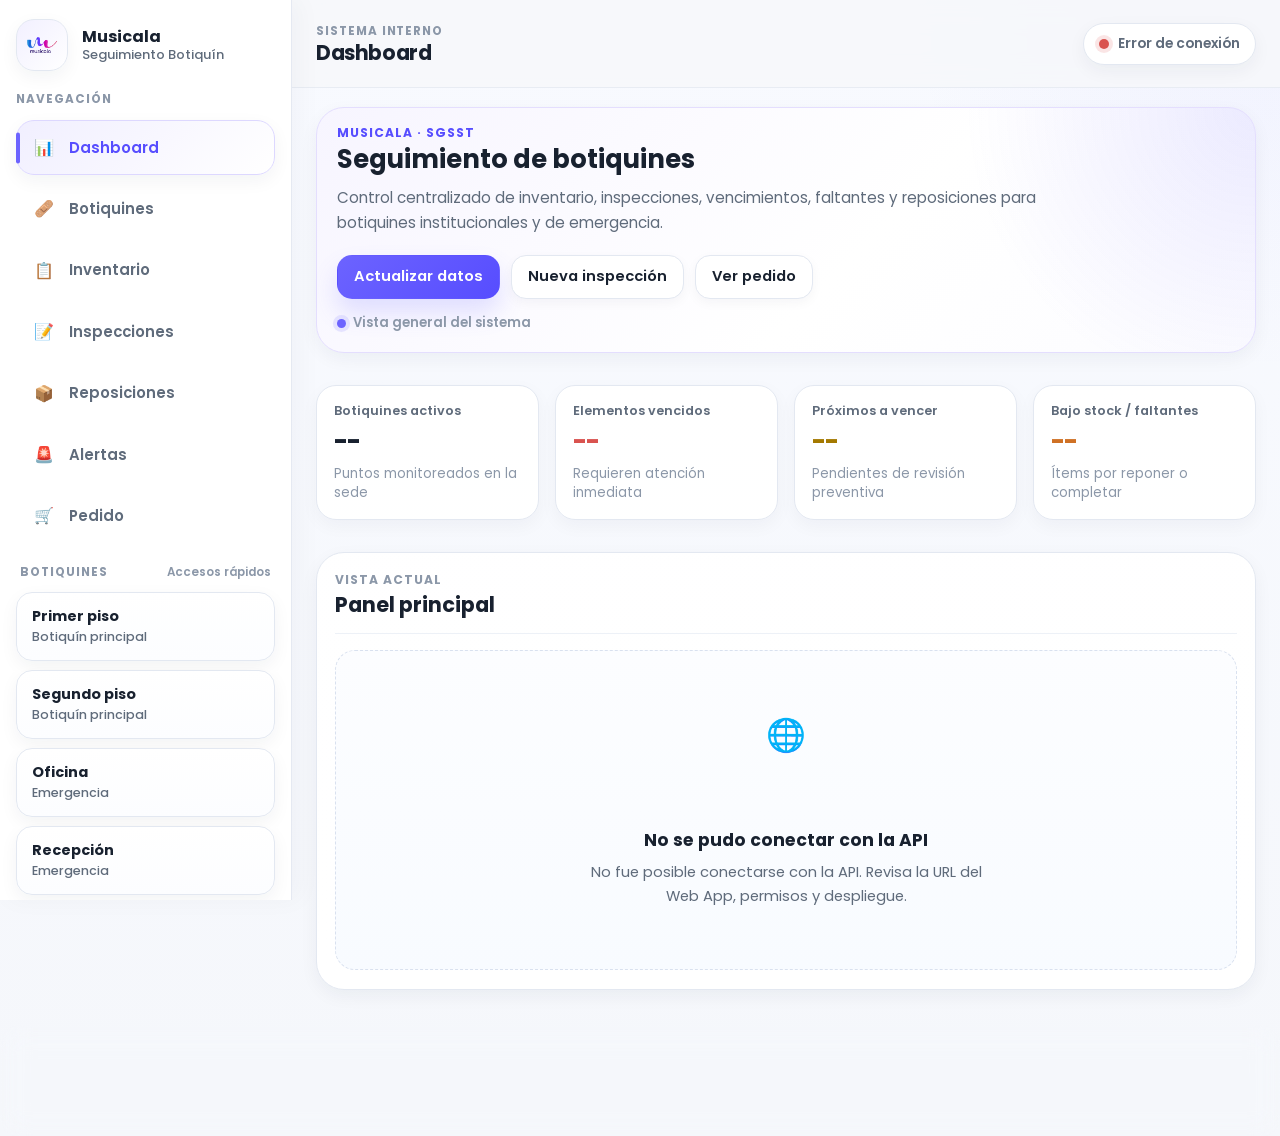
==== index.html @ af264aea "Add files via upload" ====
<!DOCTYPE html>
<html lang="es">
<head>
  <meta charset="UTF-8" />
  <meta
    name="viewport"
    content="width=device-width, initial-scale=1.0"
  />
  <title>Seguimiento de Botiquines | Musicala</title>
  <meta
    name="description"
    content="Sistema de seguimiento e inspección de botiquines de Musicala para control interno, SGSST y auditorías."
  />
  <meta name="theme-color" content="#8c52ff" />

  <link rel="icon" href="./assets/favicon.ico" />
  <link rel="apple-touch-icon" href="./assets/logo.png" />

  <link rel="preconnect" href="https://fonts.googleapis.com" />
  <link rel="preconnect" href="https://fonts.gstatic.com" crossorigin />
  <link
    href="https://fonts.googleapis.com/css2?family=Poppins:wght@300;400;500;600;700&display=swap"
    rel="stylesheet"
  />

  <link rel="stylesheet" href="./css/styles.css" />
  <link rel="stylesheet" href="./css/layout.css" />
  <link rel="stylesheet" href="./css/components.css" />
  <link rel="stylesheet" href="./css/forms.css" />
</head>
<body>
  <div class="app-shell">
    <!-- SIDEBAR -->
    <aside class="sidebar" id="sidebar" aria-label="Menú lateral">
      <div class="sidebar__top">
        <a href="#dashboard" class="brand" aria-label="Ir al dashboard">
          <div class="brand__logo-wrap">
            <img
              src="./assets/logo.png"
              alt="Logo Musicala"
              class="brand__logo"
              onerror="this.style.display='none'; this.nextElementSibling.style.display='grid';"
            />
            <div class="brand__logo-fallback" style="display:none;">M</div>
          </div>

          <div class="brand__text">
            <span class="brand__name">Musicala</span>
            <span class="brand__subtitle">Seguimiento Botiquín</span>
          </div>
        </a>

        <button
          class="sidebar__toggle"
          id="sidebarToggle"
          type="button"
          aria-label="Abrir o cerrar menú lateral"
          aria-controls="sidebar"
          aria-expanded="false"
        >
          ☰
        </button>
      </div>

      <!-- NAVEGACIÓN -->
      <div class="sidebar__section">
        <p class="sidebar__label">Navegación</p>

        <nav class="nav" aria-label="Navegación principal">
          <a href="#dashboard" class="nav__link is-active" data-route="dashboard">
            <span class="nav__icon" aria-hidden="true">📊</span>
            <span class="nav__text">Dashboard</span>
          </a>

          <a href="#botiquines" class="nav__link" data-route="botiquines">
            <span class="nav__icon" aria-hidden="true">🩹</span>
            <span class="nav__text">Botiquines</span>
          </a>

          <a href="#inventario" class="nav__link" data-route="inventario">
            <span class="nav__icon" aria-hidden="true">📋</span>
            <span class="nav__text">Inventario</span>
          </a>

          <a href="#inspecciones" class="nav__link" data-route="inspecciones">
            <span class="nav__icon" aria-hidden="true">📝</span>
            <span class="nav__text">Inspecciones</span>
          </a>

          <a href="#reposiciones" class="nav__link" data-route="reposiciones">
            <span class="nav__icon" aria-hidden="true">📦</span>
            <span class="nav__text">Reposiciones</span>
          </a>

          <a href="#alertas" class="nav__link" data-route="alertas">
            <span class="nav__icon" aria-hidden="true">🚨</span>
            <span class="nav__text">Alertas</span>
          </a>

          <a href="#pedido" class="nav__link" data-route="pedido">
            <span class="nav__icon" aria-hidden="true">🛒</span>
            <span class="nav__text">Pedido</span>
          </a>
        </nav>
      </div>

      <!-- ACCESOS RÁPIDOS -->
      <div class="sidebar__section">
        <div class="sidebar__section-head">
          <p class="sidebar__label">Botiquines</p>
          <span class="sidebar__hint">Accesos rápidos</span>
        </div>

        <div class="quick-botiquines" id="quickBotiquines">
          <button class="quick-botiquines__item" type="button" data-botiquin="BOT-001">
            <span class="quick-botiquines__title">Primer piso</span>
            <span class="quick-botiquines__meta">Botiquín principal</span>
          </button>

          <button class="quick-botiquines__item" type="button" data-botiquin="BOT-002">
            <span class="quick-botiquines__title">Segundo piso</span>
            <span class="quick-botiquines__meta">Botiquín principal</span>
          </button>

          <button class="quick-botiquines__item" type="button" data-botiquin="BOT-003">
            <span class="quick-botiquines__title">Oficina</span>
            <span class="quick-botiquines__meta">Emergencia</span>
          </button>

          <button class="quick-botiquines__item" type="button" data-botiquin="BOT-004">
            <span class="quick-botiquines__title">Recepción</span>
            <span class="quick-botiquines__meta">Emergencia</span>
          </button>
        </div>
      </div>

      <!-- ACCESO ESPECIAL -->
      <div class="sidebar__section">
        <div class="sidebar__section-head">
          <p class="sidebar__label">Gestión rápida</p>
          <span class="sidebar__hint">Proveedor / compras</span>
        </div>

        <div class="quick-botiquines">
          <a class="quick-botiquines__item" href="#pedido" data-route="pedido">
            <span class="quick-botiquines__title">Pedido consolidado</span>
            <span class="quick-botiquines__meta">Lista lista para imprimir</span>
          </a>
        </div>
      </div>

      <!-- FOOTER -->
      <div class="sidebar__footer">
        <div class="sidebar__card">
          <p class="sidebar__card-title">Control interno</p>
          <p class="sidebar__card-text">
            Seguimiento de inventario, revisiones, alertas, faltantes y reposiciones
            para SGSST y control operativo.
          </p>
        </div>
      </div>
    </aside>

    <!-- OVERLAY MÓVIL -->
    <div class="sidebar-overlay" id="sidebarOverlay" aria-hidden="true"></div>

    <!-- MAIN -->
    <main class="main">
      <header class="topbar">
        <div class="topbar__left">
          <button
            class="topbar__menu-btn"
            id="mobileMenuBtn"
            type="button"
            aria-label="Abrir menú"
            aria-controls="sidebar"
            aria-expanded="false"
          >
            ☰
          </button>

          <div>
            <p class="topbar__eyebrow">Sistema interno</p>
            <h1 class="topbar__title" id="pageTitle">Dashboard</h1>
          </div>
        </div>

        <div class="topbar__right">
          <div class="status-chip" id="connectionStatus" role="status" aria-live="polite">
            <span class="status-chip__dot"></span>
            <span class="status-chip__text">Conectando...</span>
          </div>
        </div>
      </header>

      <section class="content content--dashboard-shell">
        <!-- CABECERA DEL SHELL -->
        <section class="dashboard-shell-head" aria-label="Resumen general del sistema">
          <div class="dashboard-shell-head__main">
            <div class="dashboard-shell-head__copy">
              <p class="dashboard-shell-head__eyebrow">Musicala · SGSST</p>
              <h2 class="dashboard-shell-head__title">Seguimiento de botiquines</h2>
              <p class="dashboard-shell-head__text">
                Control centralizado de inventario, inspecciones, vencimientos,
                faltantes y reposiciones para botiquines institucionales y de emergencia.
              </p>
            </div>

            <div class="dashboard-shell-head__actions">
              <button class="btn btn--primary" id="btnRefreshDashboard" type="button">
                Actualizar datos
              </button>

              <a class="btn btn--ghost" href="#inspecciones" data-route="inspecciones">
                Nueva inspección
              </a>

              <a class="btn btn--ghost" href="#pedido" data-route="pedido">
                Ver pedido
              </a>
            </div>
          </div>

          <div class="dashboard-shell-head__note" aria-hidden="true">
            <span class="dashboard-shell-head__note-dot"></span>
            <span>Vista general del sistema</span>
          </div>
        </section>

        <!-- KPIs -->
        <section class="kpi-grid kpi-grid--shell" id="kpiGrid" aria-label="Indicadores principales">
          <article class="kpi-card">
            <div class="kpi-card__top">
              <p class="kpi-card__label">Botiquines activos</p>
            </div>
            <h3 class="kpi-card__value" id="kpiBotiquines">--</h3>
            <p class="kpi-card__caption">Puntos monitoreados en la sede</p>
          </article>

          <article class="kpi-card">
            <div class="kpi-card__top">
              <p class="kpi-card__label">Elementos vencidos</p>
            </div>
            <h3 class="kpi-card__value is-danger" id="kpiVencidos">--</h3>
            <p class="kpi-card__caption">Requieren atención inmediata</p>
          </article>

          <article class="kpi-card">
            <div class="kpi-card__top">
              <p class="kpi-card__label">Próximos a vencer</p>
            </div>
            <h3 class="kpi-card__value is-warning" id="kpiProximos">--</h3>
            <p class="kpi-card__caption">Pendientes de revisión preventiva</p>
          </article>

          <article class="kpi-card">
            <div class="kpi-card__top">
              <p class="kpi-card__label">Bajo stock / faltantes</p>
            </div>
            <h3 class="kpi-card__value is-alert" id="kpiStock">--</h3>
            <p class="kpi-card__caption">Ítems por reponer o completar</p>
          </article>
        </section>

        <!-- VISTA DINÁMICA -->
        <section class="view-panel view-panel--clean">
          <div class="view-panel__header">
            <div class="view-panel__header-main">
              <div>
                <p class="view-panel__eyebrow">Vista actual</p>
                <h2 class="view-panel__title" id="viewTitle">Panel principal</h2>
              </div>
            </div>
          </div>

          <div id="viewContainer" class="view-container" aria-live="polite">
            <div class="empty-state">
              <div class="empty-state__icon">🩺</div>
              <h3 class="empty-state__title">Cargando sistema</h3>
              <p class="empty-state__text">
                Estamos preparando la información del dashboard.
                Porque hasta los botiquines terminaron necesitando su propio sistema.
              </p>
            </div>
          </div>
        </section>
      </section>
    </main>
  </div>

  <!-- TOAST -->
  <div
    class="toast-stack"
    id="toastStack"
    aria-live="polite"
    aria-atomic="true"
  ></div>

  <!-- LOADER GLOBAL -->
  <div class="global-loader is-hidden" id="globalLoader" aria-hidden="true">
    <div class="global-loader__box">
      <div class="global-loader__spinner"></div>
      <p class="global-loader__text">Cargando información...</p>
    </div>
  </div>

  <script type="module" src="./js/app.js"></script>
</body>
</html>
---- css/styles.css ----
:root {
  --bg: #f6f8fb;
  --bg-soft: #fbfcff;

  --surface: #ffffff;
  --surface-soft: #fdfdfd;
  --surface-muted: #f2f5fa;

  --border: #e3e8f1;
  --border-strong: #d5ddea;

  --text: #18212f;
  --text-soft: #5f6b7b;
  --text-muted: #8b97a8;

  --primary: #6c63ff;
  --primary-soft: #eceaff;
  --primary-strong: #574dff;

  --success: #2f9e67;
  --success-soft: #eaf8f1;

  --warning: #e2a100;
  --warning-soft: #fff7df;

  --danger: #d9534f;
  --danger-soft: #fff0ef;

  --alert: #f28c38;
  --alert-soft: #fff3e8;

  --shadow-sm: 0 6px 18px rgba(23, 32, 56, 0.05);
  --shadow-md: 0 14px 32px rgba(23, 32, 56, 0.08);
  --shadow-lg: 0 24px 50px rgba(23, 32, 56, 0.12);

  --radius-xs: 10px;
  --radius-sm: 14px;
  --radius-md: 20px;
  --radius-lg: 28px;

  --sidebar-width: 292px;
  --topbar-height: 88px;
  --content-gutter: 2rem;
  --max-width: 1600px;

  --transition: 220ms ease;
}

/* =========================================
   RESET / BASE
========================================= */

*,
*::before,
*::after {
  box-sizing: border-box;
}

html {
  min-height: 100%;
  scroll-behavior: smooth;
}

html,
body {
  min-height: 100%;
}

body {
  margin: 0;
  min-height: 100vh;
  background:
    radial-gradient(circle at top right, rgba(108, 99, 255, 0.05), transparent 22%),
    linear-gradient(180deg, #f8faff 0%, #f5f7fb 100%);
  color: var(--text);
  font-family: "Poppins", sans-serif;
  -webkit-font-smoothing: antialiased;
  text-rendering: optimizeLegibility;
  overflow-x: hidden;
}

body.modal-open {
  overflow: hidden;
}

img,
svg,
video,
canvas {
  display: block;
  max-width: 100%;
}

button,
input,
select,
textarea {
  font: inherit;
}

input,
select,
textarea,
button {
  color: inherit;
}

a {
  color: inherit;
  text-decoration: none;
}

button {
  border: none;
  background: none;
  cursor: pointer;
}

::selection {
  background: rgba(108, 99, 255, 0.14);
  color: var(--text);
}

:focus-visible {
  outline: 3px solid rgba(108, 99, 255, 0.18);
  outline-offset: 2px;
}

[hidden] {
  display: none !important;
}

/* =========================================
   APP SHELL
========================================= */

.app-shell {
  display: flex;
  min-height: 100vh;
  width: 100%;
  background: transparent;
}

.main {
  position: relative;
  flex: 1;
  min-width: 0;
  display: flex;
  flex-direction: column;
}

/* =========================================
   SIDEBAR
========================================= */

.sidebar {
  width: var(--sidebar-width);
  min-width: var(--sidebar-width);
  height: 100vh;
  position: sticky;
  top: 0;
  z-index: 50;
  display: flex;
  flex-direction: column;
  gap: 1.25rem;
  padding: 1.2rem 1rem 1rem;
  background: rgba(255, 255, 255, 0.92);
  backdrop-filter: blur(18px);
  border-right: 1px solid rgba(227, 232, 241, 0.92);
  box-shadow: 8px 0 24px rgba(23, 32, 56, 0.03);
  overflow-y: auto;
  overflow-x: hidden;
}

.sidebar::-webkit-scrollbar {
  width: 10px;
}

.sidebar::-webkit-scrollbar-thumb {
  background: #dde3ef;
  border-radius: 999px;
  border: 2px solid transparent;
  background-clip: padding-box;
}

.sidebar::-webkit-scrollbar-track {
  background: transparent;
}

.sidebar__top {
  display: flex;
  align-items: center;
  justify-content: space-between;
  gap: 0.85rem;
}

.brand {
  display: flex;
  align-items: center;
  gap: 0.85rem;
  min-width: 0;
}

.brand__logo-wrap {
  width: 52px;
  height: 52px;
  border-radius: 18px;
  background: linear-gradient(135deg, #f2f0ff 0%, #ffffff 100%);
  border: 1px solid var(--border);
  box-shadow: var(--shadow-sm);
  display: grid;
  place-items: center;
  overflow: hidden;
  flex-shrink: 0;
}

.brand__logo {
  width: 36px;
  height: 36px;
  object-fit: contain;
}

.brand__logo-fallback {
  font-size: 1.2rem;
  font-weight: 700;
  color: var(--primary);
}

.brand__text {
  min-width: 0;
  display: flex;
  flex-direction: column;
  gap: 0.08rem;
}

.brand__name {
  font-size: 1rem;
  font-weight: 700;
  line-height: 1.1;
  color: var(--text);
}

.brand__subtitle {
  font-size: 0.81rem;
  font-weight: 500;
  color: var(--text-soft);
  line-height: 1.2;
}

.sidebar__toggle {
  display: none;
  width: 42px;
  height: 42px;
  border-radius: 14px;
  background: var(--surface-muted);
  border: 1px solid var(--border);
  color: var(--text);
  box-shadow: var(--shadow-sm);
  transition:
    background var(--transition),
    border-color var(--transition),
    transform var(--transition);
}

.sidebar__toggle:hover {
  background: #ffffff;
  border-color: var(--border-strong);
  transform: translateY(-1px);
}

.sidebar__section {
  display: flex;
  flex-direction: column;
  gap: 0.72rem;
}

.sidebar__section-head {
  display: flex;
  align-items: baseline;
  justify-content: space-between;
  gap: 0.75rem;
  padding-inline: 0.25rem;
}

.sidebar__label {
  margin: 0;
  font-size: 0.74rem;
  text-transform: uppercase;
  letter-spacing: 0.08em;
  font-weight: 700;
  color: var(--text-muted);
}

.sidebar__hint {
  font-size: 0.74rem;
  font-weight: 600;
  color: var(--text-muted);
}

.nav {
  display: flex;
  flex-direction: column;
  gap: 0.35rem;
}

.nav__link {
  position: relative;
  display: flex;
  align-items: center;
  gap: 0.8rem;
  min-height: 50px;
  padding: 0.9rem 0.95rem;
  border-radius: 18px;
  color: var(--text-soft);
  font-weight: 600;
  border: 1px solid transparent;
  transition:
    background var(--transition),
    color var(--transition),
    border-color var(--transition),
    transform var(--transition),
    box-shadow var(--transition);
}

.nav__link:hover {
  background: #f7f9fd;
  color: var(--text);
  border-color: #edf1f7;
  transform: translateX(2px);
}

.nav__link.is-active {
  background: linear-gradient(135deg, #f1efff 0%, #ffffff 100%);
  color: var(--primary-strong);
  border-color: #ddd8ff;
  box-shadow: var(--shadow-sm);
}

.nav__link.is-active::before {
  content: "";
  position: absolute;
  left: -0.05rem;
  top: 50%;
  transform: translateY(-50%);
  width: 4px;
  height: 58%;
  border-radius: 999px;
  background: var(--primary);
}

.nav__icon {
  width: 24px;
  text-align: center;
  font-size: 1rem;
  flex-shrink: 0;
}

.nav__text {
  font-size: 0.93rem;
  line-height: 1.2;
}

.quick-botiquines {
  display: grid;
  gap: 0.55rem;
}

.quick-botiquines__item {
  width: 100%;
  text-align: left;
  padding: 0.85rem 0.95rem;
  border-radius: 16px;
  background: linear-gradient(180deg, #ffffff 0%, #fcfdff 100%);
  border: 1px solid var(--border);
  box-shadow: var(--shadow-sm);
  transition:
    transform var(--transition),
    border-color var(--transition),
    box-shadow var(--transition),
    background var(--transition);
}

.quick-botiquines__item:hover {
  background: #ffffff;
  border-color: #d7dff0;
  box-shadow: 0 10px 20px rgba(23, 32, 56, 0.06);
  transform: translateY(-1px);
}

.quick-botiquines__item.is-active {
  border-color: #d7d0ff;
  background: linear-gradient(180deg, #faf8ff 0%, #ffffff 100%);
  box-shadow: 0 10px 24px rgba(108, 99, 255, 0.08);
}

.quick-botiquines__title {
  display: block;
  margin: 0;
  color: var(--text);
  font-size: 0.9rem;
  font-weight: 700;
  line-height: 1.3;
}

.quick-botiquines__meta {
  display: block;
  margin-top: 0.18rem;
  color: var(--text-soft);
  font-size: 0.79rem;
  line-height: 1.45;
  font-weight: 500;
}

.sidebar__footer {
  margin-top: auto;
  padding-top: 0.15rem;
}

.sidebar__card {
  background: linear-gradient(135deg, #f8f7ff 0%, #ffffff 100%);
  border: 1px solid #e4e0ff;
  border-radius: 22px;
  padding: 1rem 1rem 1.05rem;
  box-shadow: var(--shadow-sm);
}

.sidebar__card-title {
  margin: 0 0 0.35rem;
  font-size: 0.94rem;
  font-weight: 700;
  color: var(--text);
}

.sidebar__card-text {
  margin: 0;
  font-size: 0.83rem;
  line-height: 1.6;
  color: var(--text-soft);
}

.sidebar-overlay {
  position: fixed;
  inset: 0;
  z-index: 40;
  background: rgba(17, 24, 39, 0.38);
  backdrop-filter: blur(3px);
  opacity: 0;
  pointer-events: none;
  transition: opacity var(--transition);
}

.sidebar-overlay.is-visible {
  opacity: 1;
  pointer-events: auto;
}

/* =========================================
   TOPBAR
========================================= */

.topbar {
  position: sticky;
  top: 0;
  z-index: 20;
  min-height: var(--topbar-height);
  display: flex;
  align-items: center;
  justify-content: space-between;
  gap: 1.2rem;
  padding: 1rem var(--content-gutter) 0.9rem;
  background: rgba(246, 248, 251, 0.88);
  backdrop-filter: blur(14px);
  border-bottom: 1px solid rgba(227, 232, 241, 0.75);
}

.topbar__left,
.topbar__right {
  display: flex;
  align-items: center;
  gap: 1rem;
  min-width: 0;
}

.topbar__left > div {
  min-width: 0;
}

.topbar__menu-btn {
  display: none;
  width: 44px;
  height: 44px;
  border-radius: 14px;
  background: var(--surface);
  border: 1px solid var(--border);
  box-shadow: var(--shadow-sm);
  color: var(--text);
  transition:
    background var(--transition),
    border-color var(--transition),
    transform var(--transition);
}

.topbar__menu-btn:hover {
  background: #ffffff;
  border-color: var(--border-strong);
  transform: translateY(-1px);
}

.topbar__eyebrow {
  margin: 0 0 0.2rem;
  font-size: 0.74rem;
  text-transform: uppercase;
  letter-spacing: 0.08em;
  color: var(--text-muted);
  font-weight: 700;
  line-height: 1.2;
}

.topbar__title {
  margin: 0;
  font-size: clamp(1.25rem, 1.6vw, 1.75rem);
  line-height: 1.12;
  color: var(--text);
  letter-spacing: -0.02em;
}

/* =========================================
   CONTENT / LAYOUT
========================================= */

.content {
  width: 100%;
  max-width: var(--max-width);
  margin: 0 auto;
  padding: 1.2rem var(--content-gutter) 2.2rem;
  display: flex;
  flex-direction: column;
  gap: 1rem;
}

.content--dashboard-shell {
  gap: 1rem;
}

/* =========================================
   LEGACY HERO
========================================= */

.hero-panel {
  position: relative;
  overflow: hidden;
  background: linear-gradient(135deg, #ffffff 0%, #f6f3ff 100%);
  border: 1px solid #ebe7ff;
  border-radius: var(--radius-lg);
  padding: 1.35rem 1.4rem;
  box-shadow: var(--shadow-md);
}

.hero-panel::before {
  content: "";
  position: absolute;
  inset: auto -80px -80px auto;
  width: 220px;
  height: 220px;
  background: radial-gradient(circle, rgba(108, 99, 255, 0.14) 0%, rgba(108, 99, 255, 0) 70%);
  pointer-events: none;
}

.hero-panel__content {
  position: relative;
  z-index: 1;
  display: flex;
  align-items: flex-end;
  justify-content: space-between;
  gap: 1.4rem;
  flex-wrap: wrap;
}

.hero-panel__eyebrow {
  margin: 0 0 0.35rem;
  font-size: 0.78rem;
  text-transform: uppercase;
  letter-spacing: 0.08em;
  color: var(--primary-strong);
  font-weight: 700;
}

.hero-panel__title {
  margin: 0;
  font-size: clamp(1.5rem, 2vw, 2.1rem);
  line-height: 1.08;
  color: var(--text);
}

.hero-panel__text {
  margin: 0.65rem 0 0;
  max-width: 760px;
  font-size: 0.95rem;
  line-height: 1.68;
  color: var(--text-soft);
}

.hero-panel__actions {
  display: flex;
  align-items: center;
  gap: 0.75rem;
  flex-wrap: wrap;
}

/* =========================================
   VISTA / CONTENEDORES GENERALES
========================================= */

.view-container {
  min-width: 0;
}

.view-panel {
  min-width: 0;
}

.form-grid {
  display: grid;
  gap: 1rem;
  grid-template-columns: repeat(2, minmax(0, 1fr));
}

.form-field {
  display: flex;
  flex-direction: column;
  gap: 0.42rem;
}

.form-field--full {
  grid-column: 1 / -1;
}

.form-actions {
  display: flex;
  align-items: center;
  justify-content: flex-end;
  gap: 0.8rem;
  margin-top: 1rem;
  flex-wrap: wrap;
}

.form-actions--start {
  justify-content: flex-start;
}

/* =========================================
   TABLAS Y SCROLL HORIZONTAL GLOBAL
========================================= */

.table-wrap {
  width: 100%;
  overflow-x: auto;
  -webkit-overflow-scrolling: touch;
}

.table {
  min-width: 720px;
}

/* =========================================
   ESTADOS GENERALES
========================================= */

.is-hidden {
  display: none !important;
}

.text-danger {
  color: var(--danger) !important;
}

.text-warning {
  color: var(--warning) !important;
}

.text-success {
  color: var(--success) !important;
}

.text-alert {
  color: var(--alert) !important;
}

/* =========================================
   TOAST STACK HOOK
========================================= */

.toast-stack {
  position: fixed;
  right: 1.15rem;
  bottom: 1.15rem;
  z-index: 120;
}

/* =========================================
   LOADER HOOK
========================================= */

.global-loader {
  position: fixed;
  inset: 0;
  z-index: 140;
}

/* =========================================
   RESPONSIVE
========================================= */

@media (max-width: 1280px) {
  :root {
    --content-gutter: 1.5rem;
  }
}

@media (max-width: 980px) {
  :root {
    --content-gutter: 1.1rem;
  }

  .sidebar {
    position: fixed;
    left: 0;
    top: 0;
    transform: translateX(-100%);
    transition: transform var(--transition);
    box-shadow: var(--shadow-lg);
  }

  .sidebar.is-open {
    transform: translateX(0);
  }

  .topbar__menu-btn,
  .sidebar__toggle {
    display: inline-flex;
    align-items: center;
    justify-content: center;
  }

  .topbar {
    padding: 0.95rem var(--content-gutter) 0.85rem;
  }

  .content {
    padding: 1rem var(--content-gutter) 1.8rem;
  }

  .hero-panel {
    padding: 1.2rem;
  }

  .hero-panel__content {
    flex-direction: column;
    align-items: flex-start;
  }

  .form-grid {
    grid-template-columns: 1fr;
  }
}

@media (max-width: 720px) {
  :root {
    --topbar-height: auto;
    --content-gutter: 0.95rem;
  }

  .topbar {
    align-items: flex-start;
    flex-wrap: wrap;
    gap: 0.85rem;
  }

  .topbar__right {
    width: 100%;
  }

  .topbar__title {
    font-size: 1.2rem;
  }

  .hero-panel__title {
    font-size: 1.45rem;
  }

  .content {
    padding-bottom: 1.6rem;
  }

  .toast-stack {
    right: 0.8rem;
    left: 0.8rem;
    bottom: 0.8rem;
  }
}

@media (max-width: 560px) {
  .sidebar {
    width: min(88vw, 320px);
    min-width: min(88vw, 320px);
    padding: 1rem 0.9rem 0.95rem;
  }

  .brand__logo-wrap {
    width: 48px;
    height: 48px;
  }

  .brand__logo {
    width: 32px;
    height: 32px;
  }

  .content {
    padding-bottom: 1.5rem;
  }

  .form-actions {
    justify-content: stretch;
  }

  .form-actions .btn {
    width: 100%;
  }
}
---- css/layout.css ----
/* =========================================
   TOKENS DE LAYOUT
========================================= */

:root {
  --layout-gap-xs: 0.5rem;
  --layout-gap-sm: 0.75rem;
  --layout-gap-md: 1rem;
  --layout-gap-lg: 1.25rem;
  --layout-gap-xl: 1.5rem;
  --layout-gap-2xl: 2rem;

  --content-max-narrow: 820px;
  --content-max-medium: 1080px;
  --content-max-wide: 1320px;

  --aside-width-sm: 280px;
  --aside-width-md: 320px;
  --aside-width-lg: 360px;
}

/* =========================================
   LAYOUT GENERAL DE CONTENIDO
========================================= */

.page-shell {
  display: grid;
  gap: var(--layout-gap-lg);
  min-width: 0;
  width: 100%;
}

.page-section {
  display: grid;
  gap: var(--layout-gap-md);
  min-width: 0;
  width: 100%;
}

.page-section--xs {
  gap: var(--layout-gap-xs);
}

.page-section--sm {
  gap: var(--layout-gap-sm);
}

.page-section--lg {
  gap: var(--layout-gap-xl);
}

.page-section--xl {
  gap: var(--layout-gap-2xl);
}

.section-block {
  display: grid;
  gap: var(--layout-gap-md);
  min-width: 0;
}

.section-block + .section-block {
  margin-top: 0.15rem;
}

/* =========================================
   ENCABEZADOS DE VISTA
========================================= */

.page-header {
  display: flex;
  align-items: flex-start;
  justify-content: space-between;
  gap: 1rem 1.25rem;
  flex-wrap: wrap;
}

.page-header__main {
  min-width: 0;
  flex: 1 1 560px;
}

.page-header__eyebrow {
  margin: 0 0 0.35rem;
  font-size: 0.78rem;
  line-height: 1.2;
  font-weight: 700;
  text-transform: uppercase;
  letter-spacing: 0.08em;
  color: var(--text-muted);
}

.page-header__title {
  margin: 0;
  font-size: clamp(1.35rem, 2vw, 1.85rem);
  line-height: 1.12;
  color: var(--text);
  letter-spacing: -0.02em;
}

.page-header__text {
  margin: 0.65rem 0 0;
  max-width: 760px;
  color: var(--text-soft);
  font-size: 0.94rem;
  line-height: 1.68;
}

.page-header__side {
  display: flex;
  align-items: flex-start;
  justify-content: flex-end;
  gap: 0.75rem;
  flex-wrap: wrap;
  flex: 0 1 auto;
}

.page-header--compact .page-header__title {
  font-size: 1.15rem;
}

.page-header--compact .page-header__text {
  font-size: 0.89rem;
  margin-top: 0.45rem;
}

.page-header--centered {
  text-align: center;
  justify-content: center;
}

.page-header--centered .page-header__main {
  flex: 0 1 900px;
}

.page-header--centered .page-header__text {
  margin-inline: auto;
}

/* =========================================
   SUBHEADERS / TOOLBARS
========================================= */

.section-header {
  display: flex;
  align-items: flex-end;
  justify-content: space-between;
  gap: 0.85rem 1rem;
  flex-wrap: wrap;
}

.section-header__main {
  min-width: 0;
  flex: 1 1 420px;
}

.section-header__title {
  margin: 0;
  font-size: 1rem;
  line-height: 1.2;
  color: var(--text);
  font-weight: 700;
}

.section-header__text {
  margin: 0.35rem 0 0;
  color: var(--text-soft);
  font-size: 0.88rem;
  line-height: 1.6;
}

.section-header__actions {
  display: flex;
  align-items: center;
  justify-content: flex-end;
  gap: 0.75rem;
  flex-wrap: wrap;
}

.section-header--compact {
  margin-bottom: -0.1rem;
}

/* =========================================
   STACKS Y WRAPPERS
========================================= */

.stack-2xs {
  display: grid;
  gap: 0.35rem;
}

.stack-xs {
  display: grid;
  gap: 0.45rem;
}

.stack-sm {
  display: grid;
  gap: 0.75rem;
}

.stack-md {
  display: grid;
  gap: 1rem;
}

.stack-lg {
  display: grid;
  gap: 1.5rem;
}

.stack-xl {
  display: grid;
  gap: 2rem;
}

.inline-cluster {
  display: flex;
  align-items: center;
  gap: 0.75rem;
  flex-wrap: wrap;
}

.inline-cluster--start {
  justify-content: flex-start;
}

.inline-cluster--center {
  justify-content: center;
}

.inline-cluster--between {
  justify-content: space-between;
}

.inline-cluster--end {
  justify-content: flex-end;
}

.content-wrap {
  width: 100%;
  max-width: 100%;
  min-width: 0;
}

.content-narrow {
  width: min(100%, var(--content-max-narrow));
}

.content-medium {
  width: min(100%, var(--content-max-medium));
}

.content-wide {
  width: min(100%, var(--content-max-wide));
}

.content-centered {
  margin-inline: auto;
}

/* =========================================
   GRID BASE
========================================= */

.grid {
  display: grid;
  gap: var(--layout-gap-md);
  min-width: 0;
}

.grid--1 {
  grid-template-columns: 1fr;
}

.grid--2 {
  grid-template-columns: repeat(2, minmax(0, 1fr));
}

.grid--3 {
  grid-template-columns: repeat(3, minmax(0, 1fr));
}

.grid--4 {
  grid-template-columns: repeat(4, minmax(0, 1fr));
}

.grid--auto {
  grid-template-columns: repeat(auto-fit, minmax(240px, 1fr));
}

.grid--cards {
  grid-template-columns: repeat(auto-fit, minmax(260px, 1fr));
}

.grid--cards-sm {
  grid-template-columns: repeat(auto-fit, minmax(220px, 1fr));
}

.grid--stats {
  grid-template-columns: repeat(auto-fit, minmax(180px, 1fr));
}

.grid--tight {
  gap: 0.75rem;
}

.grid--loose {
  gap: 1.4rem;
}

.grid--xloose {
  gap: 1.75rem;
}

.grid > * {
  min-width: 0;
}

/* =========================================
   LAYOUTS DE DOS COLUMNAS
========================================= */

.split-layout {
  display: grid;
  grid-template-columns: minmax(0, 1.2fr) minmax(var(--aside-width-md), 0.8fr);
  gap: var(--layout-gap-md);
  align-items: start;
  min-width: 0;
}

.split-layout--balanced {
  grid-template-columns: minmax(0, 1fr) minmax(0, 1fr);
}

.split-layout--aside {
  grid-template-columns: minmax(0, 1.45fr) minmax(300px, 0.75fr);
}

.split-layout--wide-aside {
  grid-template-columns: minmax(0, 1.15fr) minmax(var(--aside-width-lg), 0.95fr);
}

.split-layout__main,
.split-layout__aside {
  min-width: 0;
  display: grid;
  gap: var(--layout-gap-md);
}

/* =========================================
   LAYOUTS DE TRES COLUMNAS
========================================= */

.tri-layout {
  display: grid;
  grid-template-columns: minmax(220px, 0.8fr) minmax(0, 1.35fr) minmax(280px, 0.9fr);
  gap: var(--layout-gap-md);
  align-items: start;
  min-width: 0;
}

.tri-layout__col {
  min-width: 0;
  display: grid;
  gap: var(--layout-gap-md);
}

.tri-layout--center-heavy {
  grid-template-columns: minmax(220px, 0.72fr) minmax(0, 1.6fr) minmax(260px, 0.82fr);
}

/* =========================================
   PANELS / SIDEBLOCKS
========================================= */

.panel-group {
  display: grid;
  gap: var(--layout-gap-md);
}

.aside-panel {
  display: grid;
  gap: 0.9rem;
  align-content: start;
}

.sticky-panel {
  position: sticky;
  top: 1rem;
}

.info-panel {
  display: grid;
  gap: 0.9rem;
}

.info-panel__row {
  display: flex;
  align-items: flex-start;
  justify-content: space-between;
  gap: 0.9rem;
  padding-bottom: 0.8rem;
  border-bottom: 1px solid #edf1f7;
}

.info-panel__row:last-child {
  padding-bottom: 0;
  border-bottom: none;
}

.info-panel__label {
  font-size: 0.82rem;
  font-weight: 700;
  color: var(--text-soft);
  line-height: 1.45;
}

.info-panel__value {
  text-align: right;
  font-size: 0.9rem;
  color: var(--text);
  line-height: 1.5;
  max-width: 65%;
}

/* =========================================
   LISTAS Y BLOQUES
========================================= */

.list-block {
  display: grid;
  gap: 0.8rem;
}

.list-block--tight {
  gap: 0.6rem;
}

.list-block--loose {
  gap: 1rem;
}

.list-block--xl {
  gap: 1.4rem;
}

.divider-block {
  padding-top: 1rem;
  border-top: 1px solid #edf1f7;
}

.divider-block:first-child {
  padding-top: 0;
  border-top: none;
}

/* =========================================
   WRAPPER PARA TABLAS / SCROLL
========================================= */

.scroll-area {
  width: 100%;
  overflow: auto;
  min-width: 0;
}

.scroll-area--x {
  overflow-x: auto;
  overflow-y: hidden;
}

.scroll-area--y {
  overflow-y: auto;
  overflow-x: hidden;
}

.scroll-area--card {
  border: 1px solid var(--border);
  background: #ffffff;
  border-radius: var(--radius-md);
  box-shadow: var(--shadow-sm);
}

.scroll-area--soft {
  padding: 0.2rem;
  background: #fcfdff;
}

/* =========================================
   BLOQUES DE RESUMEN
========================================= */

.summary-strip {
  display: grid;
  grid-template-columns: repeat(auto-fit, minmax(180px, 1fr));
  gap: 0.85rem;
}

.summary-block {
  display: grid;
  gap: 0.3rem;
  padding: 0.95rem 1rem;
  border-radius: 18px;
  background: #ffffff;
  border: 1px solid var(--border);
  box-shadow: var(--shadow-sm);
  min-width: 0;
}

.summary-block__label {
  font-size: 0.8rem;
  color: var(--text-soft);
  font-weight: 600;
  line-height: 1.45;
}

.summary-block__value {
  font-size: 1.18rem;
  color: var(--text);
  font-weight: 700;
  line-height: 1.1;
}

.summary-block__meta {
  font-size: 0.78rem;
  color: var(--text-muted);
  line-height: 1.45;
}

/* =========================================
   MÓDULOS TIPO APP / DETAIL
========================================= */

.master-detail {
  display: grid;
  grid-template-columns: minmax(var(--aside-width-sm), 0.9fr) minmax(0, 1.4fr);
  gap: var(--layout-gap-md);
  align-items: start;
  min-width: 0;
}

.master-detail__master,
.master-detail__detail {
  min-width: 0;
  display: grid;
  gap: var(--layout-gap-md);
}

.master-detail--reversed {
  grid-template-columns: minmax(0, 1.4fr) minmax(var(--aside-width-sm), 0.9fr);
}

/* =========================================
   CONTENEDORES DE VISTA
========================================= */

.view-shell {
  display: grid;
  gap: var(--layout-gap-md);
  min-width: 0;
}

.view-shell__top {
  display: grid;
  gap: var(--layout-gap-md);
}

.view-shell__body {
  display: grid;
  gap: var(--layout-gap-md);
  min-width: 0;
}

.view-shell__footer {
  display: grid;
  gap: var(--layout-gap-md);
}

.view-shell--spacious {
  gap: var(--layout-gap-xl);
}

/* =========================================
   BREADCRUMBS / META
========================================= */

.meta-row {
  display: flex;
  align-items: center;
  gap: 0.65rem 0.9rem;
  flex-wrap: wrap;
  color: var(--text-muted);
  font-size: 0.82rem;
  line-height: 1.4;
}

.meta-row strong {
  color: var(--text);
}

.breadcrumbs {
  display: flex;
  align-items: center;
  flex-wrap: wrap;
  gap: 0.45rem;
  font-size: 0.82rem;
  color: var(--text-muted);
}

.breadcrumbs__item {
  color: inherit;
  text-decoration: none;
}

.breadcrumbs__item.is-current {
  color: var(--text);
  font-weight: 700;
}

.breadcrumbs__sep {
  opacity: 0.5;
}

/* =========================================
   SHELL INTERNO DE MÓDULOS
========================================= */

.module-shell {
  display: grid;
  gap: var(--layout-gap-md);
  min-width: 0;
}

.module-shell__header {
  display: grid;
  gap: 0.9rem;
}

.module-shell__content {
  display: grid;
  gap: var(--layout-gap-md);
  min-width: 0;
}

.module-shell__footer {
  display: grid;
  gap: 0.75rem;
}

.module-shell--spacious {
  gap: var(--layout-gap-xl);
}

/* =========================================
   BARRAS DE ACCIONES
========================================= */

.actions-bar {
  display: flex;
  align-items: center;
  justify-content: space-between;
  gap: 0.9rem 1rem;
  flex-wrap: wrap;
}

.actions-bar__group {
  display: flex;
  align-items: center;
  gap: 0.75rem;
  flex-wrap: wrap;
}

.actions-bar__group--end {
  justify-content: flex-end;
}

.actions-bar__group--stretch {
  flex: 1 1 auto;
}

/* =========================================
   SECCIONES COLAPSABLES VISUALES
========================================= */

.fold-section {
  display: grid;
  gap: 0.9rem;
}

.fold-section__header {
  display: flex;
  align-items: center;
  justify-content: space-between;
  gap: 0.85rem;
  flex-wrap: wrap;
}

.fold-section__title {
  margin: 0;
  font-size: 0.95rem;
  font-weight: 700;
  color: var(--text);
}

.fold-section__body {
  display: grid;
  gap: 1rem;
}

/* =========================================
   VACÍOS Y CENTRADO
========================================= */

.center-wrap {
  display: grid;
  place-items: center;
  min-width: 0;
}

.center-column {
  width: min(100%, 720px);
  margin-inline: auto;
}

.full-width {
  width: 100%;
}

.min-width-0 {
  min-width: 0;
}

/* =========================================
   HELPERS DE ALINEACIÓN
========================================= */

.justify-start {
  justify-content: flex-start;
}

.justify-center {
  justify-content: center;
}

.justify-end {
  justify-content: flex-end;
}

.justify-between {
  justify-content: space-between;
}

.items-start {
  align-items: flex-start;
}

.items-center {
  align-items: center;
}

.items-end {
  align-items: flex-end;
}

/* =========================================
   RESPONSIVE
========================================= */

@media (max-width: 1200px) {
  .grid--4 {
    grid-template-columns: repeat(2, minmax(0, 1fr));
  }

  .tri-layout,
  .tri-layout--center-heavy,
  .master-detail,
  .master-detail--reversed {
    grid-template-columns: 1fr;
  }
}

@media (max-width: 980px) {
  .grid--3,
  .grid--2,
  .split-layout,
  .split-layout--balanced,
  .split-layout--aside,
  .split-layout--wide-aside {
    grid-template-columns: 1fr;
  }

  .sticky-panel {
    position: static;
    top: auto;
  }
}

@media (max-width: 720px) {
  .page-shell,
  .page-section,
  .section-block,
  .view-shell,
  .module-shell {
    gap: 0.9rem;
  }

  .page-header,
  .section-header,
  .actions-bar,
  .fold-section__header {
    align-items: stretch;
  }

  .page-header__side,
  .section-header__actions,
  .actions-bar__group,
  .actions-bar__group--end,
  .actions-bar__group--stretch {
    width: 100%;
    justify-content: stretch;
  }

  .page-header__side .btn,
  .section-header__actions .btn,
  .actions-bar__group .btn,
  .actions-bar__group--end .btn,
  .actions-bar__group--stretch .btn {
    width: 100%;
  }

  .summary-strip {
    grid-template-columns: 1fr;
  }

  .info-panel__row {
    flex-direction: column;
    align-items: flex-start;
  }

  .info-panel__value {
    max-width: 100%;
    text-align: left;
  }

  .content-narrow,
  .content-medium,
  .content-wide,
  .center-column {
    width: 100%;
  }
}
---- css/components.css ----
/* =========================================
   COMPONENTES GENERALES
========================================= */

.card {
  position: relative;
  background:
    radial-gradient(circle at top right, rgba(108, 99, 255, 0.04), transparent 30%),
    linear-gradient(180deg, rgba(255, 255, 255, 0.99) 0%, #ffffff 100%);
  border: 1px solid var(--border);
  border-radius: var(--radius-lg);
  box-shadow: var(--shadow-sm);
  transition:
    transform var(--transition),
    box-shadow var(--transition),
    border-color var(--transition),
    background var(--transition);
  min-width: 0;
}

.card:hover {
  border-color: #dbe2f1;
  box-shadow: var(--shadow-md);
}

.card__body {
  padding: 1.2rem;
  min-width: 0;
}

.card__header {
  display: flex;
  align-items: flex-start;
  justify-content: space-between;
  gap: 1rem;
  flex-wrap: wrap;
  margin-bottom: 1rem;
}

.card__title {
  margin: 0;
  font-size: 1.06rem;
  font-weight: 700;
  line-height: 1.3;
  color: var(--text);
}

.card__text {
  margin: 0.5rem 0 0;
  color: var(--text-soft);
  font-size: 0.93rem;
  line-height: 1.6;
}

.card__actions {
  margin-top: 1rem;
  display: flex;
  align-items: center;
  gap: 0.7rem;
  flex-wrap: wrap;
}

.card__footer {
  margin-top: 1rem;
  padding-top: 1rem;
  border-top: 1px solid #edf1f7;
}

.card--empty {
  border-style: dashed;
  background:
    radial-gradient(circle at top right, rgba(108, 99, 255, 0.03), transparent 28%),
    linear-gradient(180deg, #fcfdff 0%, #ffffff 100%);
}

.card--empty .card__body {
  padding: 1.4rem;
}

.card--soft {
  background:
    linear-gradient(180deg, #fbfcff 0%, #ffffff 100%);
}

.card--interactive {
  cursor: pointer;
}

.card--interactive:hover {
  transform: translateY(-2px);
}

.card--selected,
.card.is-active {
  border-color: #d8d1ff;
  box-shadow: 0 14px 32px rgba(108, 99, 255, 0.1);
}

/* =========================================
   CABECERA COMPACTA DEL SHELL
========================================= */

.dashboard-shell-head {
  position: relative;
  background:
    radial-gradient(circle at top right, rgba(108, 99, 255, 0.12), transparent 30%),
    linear-gradient(135deg, #f7f5ff 0%, #ffffff 58%, #fcfcff 100%);
  border: 1px solid #e4defe;
  border-radius: var(--radius-lg);
  box-shadow: var(--shadow-sm);
  padding: 1.2rem 1.25rem;
  display: grid;
  gap: 0.9rem;
}

.dashboard-shell-head__main {
  display: flex;
  align-items: center;
  justify-content: space-between;
  gap: 1.25rem;
  flex-wrap: wrap;
}

.dashboard-shell-head__copy {
  flex: 1 1 480px;
  min-width: 260px;
}

.dashboard-shell-head__eyebrow {
  margin: 0 0 0.35rem;
  font-size: 0.76rem;
  line-height: 1;
  text-transform: uppercase;
  letter-spacing: 0.08em;
  font-weight: 700;
  color: var(--primary-strong);
}

.dashboard-shell-head__title {
  margin: 0;
  font-size: clamp(1.35rem, 2vw, 1.95rem);
  line-height: 1.14;
  color: var(--text);
}

.dashboard-shell-head__text {
  margin: 0.65rem 0 0;
  max-width: 760px;
  color: var(--text-soft);
  font-size: 0.95rem;
  line-height: 1.65;
}

.dashboard-shell-head__actions {
  display: flex;
  align-items: center;
  gap: 0.7rem;
  flex-wrap: wrap;
}

.dashboard-shell-head__note {
  display: inline-flex;
  align-items: center;
  gap: 0.45rem;
  color: var(--text-muted);
  font-size: 0.82rem;
  font-weight: 600;
}

.dashboard-shell-head__note-dot {
  width: 9px;
  height: 9px;
  border-radius: 999px;
  background: var(--primary);
  box-shadow: 0 0 0 4px rgba(108, 99, 255, 0.14);
}

/* =========================================
   HERO DEL DASHBOARD MODULAR
========================================= */

.dashboard-hero {
  overflow: hidden;
}

.dashboard-hero__body {
  display: flex;
  align-items: center;
  justify-content: space-between;
  gap: 1rem 1.25rem;
  flex-wrap: wrap;
}

.dashboard-hero__content {
  flex: 1 1 460px;
  min-width: 260px;
}

.dashboard-hero__eyebrow {
  margin: 0 0 0.35rem;
  font-size: 0.76rem;
  text-transform: uppercase;
  letter-spacing: 0.08em;
  font-weight: 700;
  color: var(--primary-strong);
}

.dashboard-hero__title {
  margin: 0;
  font-size: clamp(1.15rem, 1.8vw, 1.45rem);
  line-height: 1.2;
  color: var(--text);
}

.dashboard-hero__text {
  margin: 0.55rem 0 0;
  max-width: 700px;
  color: var(--text-soft);
  font-size: 0.92rem;
  line-height: 1.62;
}

.dashboard-hero__actions {
  display: flex;
  align-items: center;
  gap: 0.7rem;
  flex-wrap: wrap;
}

/* =========================================
   PAGE TOOLBAR / TÍTULOS DE MÓDULO
========================================= */

.page-toolbar {
  display: flex;
  align-items: flex-start;
  justify-content: space-between;
  gap: 1rem 1.25rem;
  flex-wrap: wrap;
}

.page-toolbar__content {
  flex: 1 1 520px;
  min-width: 260px;
}

.page-toolbar__actions {
  display: flex;
  align-items: center;
  gap: 0.7rem;
  flex-wrap: wrap;
}

.page-toolbar--botiquines {
  margin-bottom: 1rem;
}

.eyebrow {
  margin: 0 0 0.3rem;
  font-size: 0.76rem;
  line-height: 1;
  text-transform: uppercase;
  letter-spacing: 0.08em;
  font-weight: 700;
  color: var(--text-muted);
}

.section-title {
  margin: 0;
  font-size: clamp(1.3rem, 2vw, 2rem);
  line-height: 1.1;
  color: var(--text);
}

.section-text {
  margin: 0.32rem 0 0;
  color: var(--text-soft);
  font-size: 0.9rem;
  line-height: 1.6;
}

.text-muted {
  color: var(--text-muted);
  font-size: 0.82rem;
  line-height: 1.45;
}

/* =========================================
   KPI CARDS
========================================= */

.kpi-grid {
  display: grid;
  grid-template-columns: repeat(4, minmax(0, 1fr));
  gap: 1rem;
}

.kpi-grid--shell {
  margin-top: 1rem;
}

.kpi-grid--compact {
  grid-template-columns: repeat(2, minmax(0, 1fr));
  gap: 0.85rem;
}

.kpi-card {
  background: rgba(255, 255, 255, 0.95);
  border: 1px solid var(--border);
  border-radius: var(--radius-md);
  box-shadow: 0 6px 18px rgba(16, 24, 40, 0.04);
  padding: 1rem 1.05rem;
  min-height: 112px;
  display: flex;
  flex-direction: column;
  justify-content: space-between;
  gap: 0.55rem;
  transition:
    border-color var(--transition),
    box-shadow var(--transition),
    transform var(--transition);
}

.kpi-card:hover {
  border-color: #dae1ef;
  box-shadow: 0 10px 24px rgba(16, 24, 40, 0.06);
}

.kpi-card__top {
  display: flex;
  align-items: flex-start;
  justify-content: space-between;
  gap: 0.75rem;
}

.kpi-card__label {
  margin: 0;
  font-size: 0.8rem;
  font-weight: 600;
  line-height: 1.4;
  color: var(--text-soft);
}

.kpi-card__value {
  margin: 0;
  font-size: clamp(1.5rem, 2vw, 2rem);
  font-weight: 700;
  line-height: 1;
  color: var(--text);
  letter-spacing: -0.03em;
}

.kpi-card__value--small {
  font-size: 1.05rem;
  line-height: 1.25;
  letter-spacing: 0;
}

.kpi-card__caption,
.kpi-card__meta,
.kpi-card__hint {
  margin: 0;
  color: var(--text-muted);
  font-size: 0.83rem;
  line-height: 1.5;
}

.kpi-card__hint {
  min-height: 1.3em;
}

.kpi-card__value.is-danger {
  color: var(--danger);
}

.kpi-card__value.is-warning {
  color: #a47900;
}

.kpi-card__value.is-alert {
  color: #cf7125;
}

.kpi-card.is-warning,
.kpi-card--warning {
  border-color: #f2dfa2;
  background: linear-gradient(180deg, #fffdf5 0%, #ffffff 100%);
}

.kpi-card.is-danger,
.kpi-card--danger {
  border-color: #efc7c6;
  background: linear-gradient(180deg, #fff8f8 0%, #ffffff 100%);
}

.kpi-card.is-alert,
.kpi-card--alert {
  border-color: #f3d3b6;
  background: linear-gradient(180deg, #fff9f3 0%, #ffffff 100%);
}

.kpi-card--muted {
  background: linear-gradient(180deg, #fcfdff 0%, #ffffff 100%);
}

/* =========================================
   GRID DEL DASHBOARD MODULAR
========================================= */

.dashboard-page {
  display: grid;
  gap: 1rem;
}

.dashboard-priority-grid {
  display: grid;
  grid-template-columns: repeat(4, minmax(0, 1fr));
  gap: 0.9rem;
}

.dashboard-overview-grid {
  display: grid;
  grid-template-columns: minmax(0, 1.2fr) minmax(300px, 0.9fr);
  gap: 1rem;
  align-items: start;
}

.dashboard-grid {
  display: grid;
  grid-template-columns: minmax(0, 1.3fr) minmax(300px, 0.92fr);
  gap: 1rem;
  align-items: start;
}

.dashboard-grid__main,
.dashboard-grid__side {
  display: grid;
  gap: 1rem;
}

/* =========================================
   SECCIONES Y TEXTOS AUXILIARES
========================================= */

.section-header {
  display: flex;
  align-items: flex-start;
  justify-content: space-between;
  gap: 1rem;
  flex-wrap: wrap;
  margin-bottom: 0.95rem;
}

/* =========================================
   ACCIONES RÁPIDAS
========================================= */

.quick-actions-grid {
  display: grid;
  grid-template-columns: repeat(2, minmax(0, 1fr));
  gap: 0.8rem;
}

.quick-actions-grid--compact {
  gap: 0.75rem;
}

.quick-action-card {
  appearance: none;
  width: 100%;
  text-align: left;
  background: linear-gradient(180deg, #ffffff 0%, #fbfcff 100%);
  border: 1px solid var(--border);
  border-radius: 18px;
  padding: 0.95rem 1rem;
  display: grid;
  gap: 0.28rem;
  transition:
    transform var(--transition),
    border-color var(--transition),
    box-shadow var(--transition),
    background var(--transition);
}

.quick-action-card:hover {
  transform: translateY(-1px);
  border-color: #d7dff0;
  box-shadow: var(--shadow-sm);
  background: #ffffff;
}

.quick-action-card:focus-visible {
  outline: 3px solid rgba(108, 99, 255, 0.18);
  outline-offset: 2px;
}

.quick-action-card__title {
  font-size: 0.92rem;
  font-weight: 700;
  color: var(--text);
  line-height: 1.3;
}

.quick-action-card__text {
  font-size: 0.83rem;
  color: var(--text-soft);
  line-height: 1.5;
}

/* =========================================
   BOTONES
========================================= */

.btn {
  appearance: none;
  border: 1px solid transparent;
  border-radius: 15px;
  padding: 0.82rem 1rem;
  min-height: 44px;
  display: inline-flex;
  align-items: center;
  justify-content: center;
  gap: 0.5rem;
  font-size: 0.92rem;
  font-weight: 600;
  line-height: 1;
  white-space: nowrap;
  text-decoration: none;
  transition:
    transform var(--transition),
    background var(--transition),
    border-color var(--transition),
    box-shadow var(--transition),
    color var(--transition),
    opacity var(--transition);
  cursor: pointer;
}

.btn:hover {
  transform: translateY(-1px);
}

.btn:active {
  transform: translateY(0);
}

.btn:focus-visible {
  outline: 3px solid rgba(108, 99, 255, 0.18);
  outline-offset: 2px;
}

.btn:disabled,
.btn[disabled],
.btn.is-disabled {
  opacity: 0.55;
  cursor: not-allowed;
  transform: none;
  box-shadow: none;
}

.btn--primary {
  background: linear-gradient(135deg, var(--primary) 0%, var(--primary-strong) 100%);
  color: #ffffff;
  box-shadow: 0 14px 24px rgba(108, 99, 255, 0.18);
}

.btn--primary:hover {
  box-shadow: 0 18px 30px rgba(108, 99, 255, 0.22);
}

.btn--secondary,
.btn--soft {
  background: var(--primary-soft);
  color: var(--primary-strong);
  border-color: #ddd8ff;
}

.btn--secondary:hover,
.btn--soft:hover {
  background: #f0edff;
}

.btn--ghost {
  background: #ffffff;
  color: var(--text);
  border-color: var(--border);
  box-shadow: 0 4px 12px rgba(16, 24, 40, 0.04);
}

.btn--ghost:hover {
  background: #fafbff;
  border-color: #d7dff0;
}

.btn--danger {
  background: var(--danger-soft);
  color: var(--danger);
  border-color: #f1c3c1;
}

.btn--sm {
  min-height: 38px;
  padding: 0.68rem 0.85rem;
  border-radius: 13px;
  font-size: 0.84rem;
}

.btn--lg {
  min-height: 50px;
  padding: 0.95rem 1.15rem;
  border-radius: 17px;
}

.icon-btn {
  appearance: none;
  width: 42px;
  height: 42px;
  border: 1px solid var(--border);
  border-radius: 14px;
  background: #ffffff;
  color: var(--text);
  display: inline-grid;
  place-items: center;
  font-size: 1rem;
  font-weight: 700;
  line-height: 1;
  box-shadow: 0 6px 16px rgba(16, 24, 40, 0.04);
  cursor: pointer;
  transition:
    transform var(--transition),
    border-color var(--transition),
    background var(--transition),
    box-shadow var(--transition),
    color var(--transition);
}

.icon-btn:hover {
  transform: translateY(-1px);
  border-color: #d8def0;
  background: #fafbff;
  box-shadow: 0 10px 20px rgba(16, 24, 40, 0.07);
}

.icon-btn:focus-visible {
  outline: 3px solid rgba(108, 99, 255, 0.18);
  outline-offset: 2px;
}

/* =========================================
   BADGES / ESTADOS
========================================= */

.badge {
  display: inline-flex;
  align-items: center;
  justify-content: center;
  gap: 0.35rem;
  min-height: 28px;
  padding: 0.38rem 0.68rem;
  border-radius: 999px;
  font-size: 0.76rem;
  font-weight: 700;
  line-height: 1;
  border: 1px solid transparent;
  white-space: nowrap;
}

.badge--success {
  background: var(--success-soft);
  color: var(--success);
  border-color: #cfead9;
}

.badge--warning {
  background: var(--warning-soft);
  color: #9c7100;
  border-color: #f3df99;
}

.badge--danger {
  background: var(--danger-soft);
  color: var(--danger);
  border-color: #efc7c6;
}

.badge--alert {
  background: var(--alert-soft);
  color: #cc6d1e;
  border-color: #f5d3b5;
}

.badge--muted {
  background: var(--surface-muted);
  color: var(--text-soft);
  border-color: var(--border);
}

.detail-chip {
  display: inline-flex;
  align-items: center;
  min-height: 30px;
  padding: 0.38rem 0.74rem;
  border-radius: 999px;
  background: #f8faff;
  border: 1px solid #e6ebf5;
  color: var(--text-soft);
  font-size: 0.78rem;
  font-weight: 700;
  line-height: 1;
}

/* =========================================
   LISTAS APILADAS
========================================= */

.stack-list {
  display: grid;
  gap: 0.8rem;
}

.stack-item {
  display: flex;
  align-items: flex-start;
  justify-content: space-between;
  gap: 0.9rem;
  padding: 0.95rem 0;
  border-top: 1px solid #edf1f7;
}

.stack-item:first-child {
  border-top: none;
  padding-top: 0;
}

.stack-item__content {
  min-width: 0;
  flex: 1 1 auto;
}

.stack-item__top {
  display: flex;
  align-items: center;
  gap: 0.55rem;
  flex-wrap: wrap;
  margin-bottom: 0.45rem;
}

.stack-item__title {
  margin: 0;
  font-size: 0.96rem;
  font-weight: 700;
  line-height: 1.35;
  color: var(--text);
}

.stack-item__meta {
  margin: 0.28rem 0 0;
  color: var(--text-soft);
  font-size: 0.84rem;
  line-height: 1.5;
}

.stack-item__text {
  margin: 0.38rem 0 0;
  color: var(--text);
  font-size: 0.89rem;
  line-height: 1.58;
}

.stack-item__actions {
  flex-shrink: 0;
  display: flex;
  align-items: center;
}

.alert-item.is-danger {
  border-left: 3px solid #efc7c6;
  padding-left: 0.85rem;
}

.alert-item.is-warning {
  border-left: 3px solid #f2dfa2;
  padding-left: 0.85rem;
}

.alert-item.is-muted {
  border-left: 3px solid #e7ebf3;
  padding-left: 0.85rem;
}

/* =========================================
   DATA LIST / RESUMEN
========================================= */

.data-list {
  display: grid;
  gap: 0.75rem;
}

.data-list > div {
  min-width: 0;
}

.data-list--stack > div {
  display: flex;
  align-items: center;
  justify-content: space-between;
  gap: 1rem;
  padding: 0.82rem 0;
  border-top: 1px solid #edf1f7;
}

.data-list--stack > div:first-child {
  padding-top: 0;
  border-top: none;
}

.data-list dt {
  margin: 0;
  color: var(--text-soft);
  font-size: 0.88rem;
  line-height: 1.5;
}

.data-list dd {
  margin: 0;
  color: var(--text);
  font-size: 1rem;
  font-weight: 700;
  line-height: 1.2;
  text-align: right;
}

.data-list--botiquin {
  grid-template-columns: repeat(2, minmax(0, 1fr));
  gap: 0.85rem 1rem;
}

.data-list--botiquin > div {
  padding: 0.9rem 0 0;
  border-top: 1px solid #edf1f7;
}

.data-list--botiquin dt {
  margin-bottom: 0.22rem;
  font-size: 0.82rem;
}

.data-list--botiquin dd {
  font-size: 0.98rem;
  line-height: 1.35;
  text-align: left;
}

/* =========================================
   TABLAS
========================================= */

.table-wrap,
.table-responsive {
  width: 100%;
  overflow-x: auto;
  border: 1px solid var(--border);
  border-radius: 18px;
  background: #ffffff;
}

.table {
  width: 100%;
  border-collapse: collapse;
  min-width: 720px;
}

.table thead th {
  background: #f8faff;
  color: var(--text-soft);
  font-size: 0.76rem;
  font-weight: 700;
  text-transform: uppercase;
  letter-spacing: 0.04em;
  text-align: left;
  padding: 0.95rem 1rem;
  border-bottom: 1px solid var(--border);
  position: sticky;
  top: 0;
  z-index: 1;
}

.table tbody td {
  padding: 0.95rem 1rem;
  border-bottom: 1px solid #eef2f8;
  color: var(--text);
  font-size: 0.92rem;
  vertical-align: middle;
}

.table tbody tr:last-child td {
  border-bottom: none;
}

.table tbody tr:hover {
  background: #fafcff;
}

/* =========================================
   MINI STATS
========================================= */

.mini-stats {
  display: grid;
  gap: 0.8rem;
}

.mini-stat {
  background: var(--surface-muted);
  border: 1px solid var(--border);
  border-radius: 16px;
  padding: 0.85rem 0.9rem;
  display: flex;
  flex-direction: column;
  gap: 0.2rem;
}

.mini-stat strong {
  font-size: 1.05rem;
  color: var(--text);
  line-height: 1.1;
}

.mini-stat span {
  font-size: 0.8rem;
  color: var(--text-soft);
  line-height: 1.45;
}

/* =========================================
   VIEW PANEL
========================================= */

.view-panel {
  margin-top: 1rem;
}

.view-panel--clean {
  background: linear-gradient(180deg, rgba(255, 255, 255, 0.98) 0%, #ffffff 100%);
  border: 1px solid var(--border);
  border-radius: var(--radius-lg);
  box-shadow: var(--shadow-sm);
  padding: 1.1rem 1.15rem 1.2rem;
}

.view-panel__header {
  display: flex;
  align-items: flex-end;
  justify-content: space-between;
  gap: 1rem;
  flex-wrap: wrap;
  margin-bottom: 1rem;
  padding-bottom: 0.95rem;
  border-bottom: 1px solid #edf1f7;
}

.view-panel__header-main {
  display: flex;
  align-items: center;
  gap: 0.75rem;
}

.view-panel__eyebrow {
  margin: 0 0 0.28rem;
  font-size: 0.76rem;
  font-weight: 700;
  text-transform: uppercase;
  letter-spacing: 0.08em;
  color: var(--text-muted);
}

.view-panel__title {
  margin: 0;
  font-size: 1.3rem;
  line-height: 1.18;
  color: var(--text);
}

.view-container {
  min-height: 220px;
}

/* =========================================
   STATUS CHIP
========================================= */

.status-chip {
  display: inline-flex;
  align-items: center;
  gap: 0.55rem;
  min-height: 42px;
  padding: 0.72rem 0.95rem;
  border-radius: 999px;
  background: #ffffff;
  border: 1px solid var(--border);
  box-shadow: var(--shadow-sm);
  color: var(--text-soft);
  font-size: 0.86rem;
  font-weight: 600;
}

.status-chip__dot {
  width: 10px;
  height: 10px;
  border-radius: 999px;
  background: #c6ceda;
  box-shadow: 0 0 0 4px rgba(198, 206, 218, 0.18);
}

.status-chip.is-online .status-chip__dot {
  background: var(--success);
  box-shadow: 0 0 0 4px rgba(47, 158, 103, 0.15);
}

.status-chip.is-error .status-chip__dot {
  background: var(--danger);
  box-shadow: 0 0 0 4px rgba(217, 83, 79, 0.15);
}

.status-chip.is-loading .status-chip__dot {
  background: var(--primary);
  box-shadow: 0 0 0 4px rgba(108, 99, 255, 0.14);
}

.status-chip__text {
  line-height: 1;
}

/* =========================================
   EMPTY STATE
========================================= */

.empty-state {
  min-height: 320px;
  border: 1px dashed #d9e1ef;
  border-radius: var(--radius-md);
  background: linear-gradient(180deg, #fcfdff 0%, #f8fbff 100%);
  display: grid;
  place-items: center;
  text-align: center;
  padding: 2rem 1.25rem;
}

.empty-state--compact {
  min-height: 160px;
  padding: 1.35rem 1rem;
}

.empty-state__content {
  max-width: 460px;
}

.empty-state__icon {
  font-size: 2rem;
  margin-bottom: 0.7rem;
}

.empty-state__title {
  margin: 0;
  font-size: 1.08rem;
  color: var(--text);
}

.empty-state__text {
  margin: 0.55rem auto 0;
  max-width: 420px;
  color: var(--text-soft);
  font-size: 0.92rem;
  line-height: 1.62;
}

/* =========================================
   TOASTS
========================================= */

.toast-stack {
  position: fixed;
  right: 1.15rem;
  bottom: 1.15rem;
  z-index: 220;
  display: grid;
  gap: 0.7rem;
  width: min(360px, calc(100vw - 2rem));
}

.toast {
  display: flex;
  align-items: flex-start;
  gap: 0.85rem;
  background: rgba(255, 255, 255, 0.96);
  border: 1px solid var(--border);
  border-radius: 18px;
  padding: 0.95rem 1rem;
  box-shadow: var(--shadow-lg);
  backdrop-filter: blur(14px);
  transition: opacity 220ms ease, transform 220ms ease;
}

.toast__icon {
  width: 40px;
  height: 40px;
  border-radius: 14px;
  display: grid;
  place-items: center;
  flex-shrink: 0;
  font-size: 1rem;
  background: var(--surface-muted);
}

.toast__content {
  min-width: 0;
}

.toast__title {
  margin: 0;
  font-size: 0.92rem;
  font-weight: 700;
  color: var(--text);
}

.toast__text {
  margin: 0.2rem 0 0;
  font-size: 0.86rem;
  line-height: 1.55;
  color: var(--text-soft);
}

.toast--success {
  border-color: #d5ecdf;
}

.toast--success .toast__icon {
  background: var(--success-soft);
}

.toast--warning {
  border-color: #f3e0a3;
}

.toast--warning .toast__icon {
  background: var(--warning-soft);
}

.toast--error {
  border-color: #efcccc;
}

.toast--error .toast__icon {
  background: var(--danger-soft);
}

/* =========================================
   LOADER GLOBAL
========================================= */

.global-loader {
  position: fixed;
  inset: 0;
  z-index: 240;
  background: rgba(246, 248, 251, 0.72);
  backdrop-filter: blur(8px);
  display: grid;
  place-items: center;
  padding: 1rem;
  transition: opacity 220ms ease, visibility 220ms ease;
}

.global-loader.is-hidden {
  opacity: 0;
  visibility: hidden;
  pointer-events: none;
}

.global-loader__box {
  min-width: 240px;
  max-width: 300px;
  background: rgba(255, 255, 255, 0.96);
  border: 1px solid var(--border);
  border-radius: 24px;
  padding: 1.2rem 1.1rem;
  box-shadow: var(--shadow-lg);
  display: grid;
  justify-items: center;
  gap: 0.9rem;
  text-align: center;
}

.global-loader__spinner {
  width: 44px;
  height: 44px;
  border-radius: 999px;
  border: 4px solid #e8ebf4;
  border-top-color: var(--primary);
  animation: spin 0.85s linear infinite;
}

.global-loader__text {
  margin: 0;
  color: var(--text-soft);
  font-size: 0.92rem;
  font-weight: 600;
}

/* =========================================
   MODAL BASE
========================================= */

body.modal-open,
body.has-modal-open {
  overflow: hidden;
}

.modal {
  position: fixed;
  inset: 0;
  z-index: 250;
  display: grid;
  place-items: center;
  padding: 1.25rem;
  opacity: 0;
  visibility: hidden;
  pointer-events: none;
  transition: opacity 220ms ease, visibility 220ms ease;
}

.modal.modal--open,
.modal.is-open {
  opacity: 1;
  visibility: visible;
  pointer-events: auto;
}

.modal__backdrop {
  position: absolute;
  inset: 0;
  background: rgba(17, 24, 39, 0.36);
  backdrop-filter: blur(7px);
}

.modal__dialog {
  position: relative;
  z-index: 1;
  width: min(760px, 100%);
  max-height: min(88vh, 920px);
  background:
    radial-gradient(circle at top right, rgba(108, 99, 255, 0.06), transparent 28%),
    linear-gradient(180deg, rgba(255, 255, 255, 0.99) 0%, #ffffff 100%);
  border: 1px solid #e4e8f1;
  border-radius: 28px;
  box-shadow:
    0 26px 70px rgba(16, 24, 40, 0.18),
    0 6px 18px rgba(16, 24, 40, 0.08);
  overflow: hidden;
  display: flex;
  flex-direction: column;
  animation: popInModal 220ms ease;
}

.modal__dialog--sm {
  width: min(520px, 100%);
}

.modal__dialog--md {
  width: min(720px, 100%);
}

.modal__dialog--lg {
  width: min(960px, 100%);
}

.modal__dialog--xl {
  width: min(1120px, 100%);
}

.modal__header {
  display: flex;
  align-items: flex-start;
  justify-content: space-between;
  gap: 1rem;
  padding: 1.35rem 1.35rem 1rem;
  border-bottom: 1px solid #edf1f7;
}

.modal__title {
  margin: 0;
  font-size: clamp(1.05rem, 1.8vw, 1.35rem);
  line-height: 1.18;
  color: var(--text);
}

.modal__subtitle {
  margin: 0.45rem 0 0;
  color: var(--text-soft);
  font-size: 0.9rem;
  line-height: 1.55;
}

.modal__body {
  padding: 1.2rem 1.35rem 1.3rem;
  overflow-y: auto;
  display: grid;
  gap: 1rem;
}

.modal__footer {
  display: flex;
  align-items: center;
  justify-content: flex-end;
  gap: 0.75rem;
  flex-wrap: wrap;
  padding: 1rem 1.35rem 1.25rem;
  border-top: 1px solid #edf1f7;
  background: rgba(250, 251, 255, 0.72);
}

/* =========================================
   DETAIL MODAL LEGACY
========================================= */

.detail-modal {
  position: fixed;
  inset: 0;
  z-index: 180;
  display: grid;
  place-items: center;
  padding: 1.25rem;
  opacity: 0;
  visibility: hidden;
  pointer-events: none;
  transition:
    opacity 220ms ease,
    visibility 220ms ease;
}

.detail-modal.is-open {
  opacity: 1;
  visibility: visible;
  pointer-events: auto;
}

.detail-modal__backdrop {
  position: absolute;
  inset: 0;
  background: rgba(17, 24, 39, 0.36);
  backdrop-filter: blur(7px);
}

.detail-modal__dialog {
  position: relative;
  width: min(860px, 100%);
  max-height: min(88vh, 920px);
  z-index: 1;
  display: flex;
  align-items: stretch;
}

.detail-modal__panel {
  width: 100%;
  background:
    radial-gradient(circle at top right, rgba(108, 99, 255, 0.06), transparent 28%),
    linear-gradient(180deg, rgba(255, 255, 255, 0.99) 0%, #ffffff 100%);
  border: 1px solid #e4e8f1;
  border-radius: 28px;
  box-shadow:
    0 26px 70px rgba(16, 24, 40, 0.18),
    0 6px 18px rgba(16, 24, 40, 0.08);
  overflow: hidden;
  display: flex;
  flex-direction: column;
}

.detail-modal__header {
  display: flex;
  align-items: flex-start;
  justify-content: space-between;
  gap: 1rem;
  padding: 1.35rem 1.35rem 1rem;
  border-bottom: 1px solid #edf1f7;
}

.detail-modal__title-wrap {
  min-width: 0;
  display: grid;
  gap: 0.45rem;
}

.detail-modal__eyebrow {
  margin: 0;
  font-size: 0.76rem;
  line-height: 1;
  text-transform: uppercase;
  letter-spacing: 0.08em;
  font-weight: 700;
  color: var(--primary-strong);
}

.detail-modal__title {
  margin: 0;
  font-size: clamp(1.2rem, 2vw, 1.7rem);
  line-height: 1.15;
  color: var(--text);
}

.detail-modal__meta {
  display: flex;
  align-items: center;
  gap: 0.55rem;
  flex-wrap: wrap;
}

.detail-modal__close {
  appearance: none;
  width: 44px;
  height: 44px;
  border: 1px solid var(--border);
  border-radius: 14px;
  background: #ffffff;
  color: var(--text);
  font-size: 1.35rem;
  line-height: 1;
  display: inline-grid;
  place-items: center;
  box-shadow: 0 6px 16px rgba(16, 24, 40, 0.05);
  cursor: pointer;
  transition:
    transform var(--transition),
    border-color var(--transition),
    background var(--transition),
    box-shadow var(--transition);
}

.detail-modal__close:hover {
  transform: translateY(-1px);
  background: #fafbff;
  border-color: #d9e0ef;
  box-shadow: 0 10px 20px rgba(16, 24, 40, 0.08);
}

.detail-modal__close:focus-visible {
  outline: 3px solid rgba(108, 99, 255, 0.18);
  outline-offset: 2px;
}

.detail-modal__body {
  padding: 1.2rem 1.35rem 1.3rem;
  overflow-y: auto;
  display: grid;
  gap: 1.1rem;
}

.detail-modal__footer {
  display: flex;
  align-items: center;
  justify-content: flex-end;
  gap: 0.75rem;
  flex-wrap: wrap;
  padding: 1rem 1.35rem 1.25rem;
  border-top: 1px solid #edf1f7;
  background: rgba(250, 251, 255, 0.72);
}

/* =========================================
   DETAIL SECTIONS
========================================= */

.detail-section {
  display: grid;
  gap: 0.8rem;
}

.detail-section__header {
  display: flex;
  align-items: flex-start;
  justify-content: space-between;
  gap: 1rem;
  flex-wrap: wrap;
}

.detail-section__title {
  margin: 0;
  font-size: 0.96rem;
  font-weight: 700;
  color: var(--text);
  line-height: 1.3;
}

.detail-summary-grid {
  display: grid;
  grid-template-columns: repeat(2, minmax(0, 1fr));
  gap: 0.85rem;
}

.detail-summary-card {
  background: linear-gradient(180deg, #ffffff 0%, #fbfcff 100%);
  border: 1px solid #e8edf7;
  border-radius: 18px;
  padding: 1rem;
  display: grid;
  gap: 0.32rem;
}

.detail-summary-card__label {
  font-size: 0.8rem;
  font-weight: 700;
  color: var(--text-soft);
  line-height: 1.4;
}

.detail-summary-card__value {
  font-size: 1rem;
  font-weight: 700;
  color: var(--text);
  line-height: 1.35;
}

.detail-block {
  display: grid;
  gap: 0.8rem;
  padding: 1rem 1rem 0;
  border-top: 1px solid #edf1f7;
}

.detail-block:first-of-type {
  padding-top: 0;
  border-top: none;
}

.detail-block__title {
  margin: 0;
  font-size: 0.96rem;
  font-weight: 700;
  color: var(--text);
  line-height: 1.3;
}

.detail-header {
  display: flex;
  align-items: flex-start;
  justify-content: space-between;
  gap: 1rem;
}

.detail-header--modal {
  padding: 1.35rem 1.35rem 1rem;
  border-bottom: 1px solid #edf1f7;
  background:
    radial-gradient(circle at top right, rgba(108, 99, 255, 0.06), transparent 28%),
    linear-gradient(180deg, rgba(255, 255, 255, 0.99) 0%, #ffffff 100%);
}

/* =========================================
   BOTIQUINES / ESTRUCTURA GENERAL
========================================= */

.botiquines-page {
  display: grid;
  gap: 1rem;
}

.botiquines-shell {
  display: grid;
  grid-template-columns: minmax(260px, 320px) minmax(0, 1fr);
  gap: 1rem;
  align-items: start;
}

.botiquines-sidebar {
  display: grid;
  gap: 1rem;
  position: sticky;
  top: 1rem;
}

.botiquines-sidebar__panel {
  overflow: hidden;
}

.botiquines-sidebar__heading {
  display: grid;
  gap: 0.18rem;
  margin-bottom: 1rem;
}

.botiquines-sidebar__heading--split {
  display: flex;
  align-items: center;
  justify-content: space-between;
  gap: 0.75rem;
  flex-wrap: wrap;
}

.botiquines-main {
  display: grid;
  gap: 1rem;
  min-width: 0;
}

.botiquines-results__header {
  padding-block: 1rem;
}

/* =========================================
   ACCESOS RÁPIDOS BOTIQUINES
========================================= */

.quick-access-list {
  display: grid;
  gap: 0.7rem;
}

.quick-access-item {
  appearance: none;
  width: 100%;
  text-align: left;
  background: linear-gradient(180deg, #ffffff 0%, #fbfcff 100%);
  border: 1px solid var(--border);
  border-radius: 18px;
  padding: 0.95rem 1rem;
  display: grid;
  gap: 0.28rem;
  cursor: pointer;
  transition:
    transform var(--transition),
    border-color var(--transition),
    box-shadow var(--transition),
    background var(--transition);
}

.quick-access-item:hover {
  transform: translateY(-1px);
  border-color: #d8def0;
  background: #ffffff;
  box-shadow: var(--shadow-sm);
}

.quick-access-item.is-active {
  border-color: #d7d0ff;
  background: linear-gradient(180deg, #faf8ff 0%, #ffffff 100%);
  box-shadow: 0 10px 24px rgba(108, 99, 255, 0.08);
}

.quick-access-item:focus-visible {
  outline: 3px solid rgba(108, 99, 255, 0.18);
  outline-offset: 2px;
}

.quick-access-item__title {
  font-size: 0.94rem;
  font-weight: 700;
  color: var(--text);
  line-height: 1.28;
}

.quick-access-item__subtitle {
  font-size: 0.83rem;
  color: var(--text-soft);
  line-height: 1.45;
}

/* =========================================
   CARDS
========================================= */

.cards-grid {
  display: grid;
  gap: 1rem;
}

.cards-grid--botiquines {
  grid-template-columns: repeat(2, minmax(0, 1fr));
}

.dashboard-cards {
  display: grid;
  grid-template-columns: 1fr;
  gap: 1rem;
}

.botiquin-summary-card {
  cursor: pointer;
}

.botiquin-summary-card:hover {
  transform: translateY(-2px);
}

.botiquin-card,
.inventario-card,
.inspeccion-card,
.reposicion-card {
  position: relative;
  overflow: hidden;
  min-width: 0;
}

.botiquin-card::before,
.inventario-card::before,
.inspeccion-card::before,
.reposicion-card::before {
  content: "";
  position: absolute;
  inset: 0 auto 0 0;
  width: 5px;
  background: linear-gradient(180deg, rgba(108, 99, 255, 0.72) 0%, rgba(108, 99, 255, 0.16) 100%);
  opacity: 0;
  transition: opacity var(--transition);
}

.botiquin-card:hover::before,
.botiquin-card.is-active::before,
.inventario-card:hover::before,
.inventario-card.is-active::before,
.inspeccion-card:hover::before,
.inspeccion-card.is-active::before,
.reposicion-card:hover::before,
.reposicion-card.is-active::before {
  opacity: 1;
}

.botiquin-card.is-active,
.inventario-card.is-active,
.inspeccion-card.is-active,
.reposicion-card.is-active {
  border-color: #d8d1ff;
  box-shadow: 0 14px 32px rgba(108, 99, 255, 0.1);
}

.botiquin-card__top,
.inventario-card__header,
.inspeccion-card__header,
.reposicion-card__header {
  display: flex;
  align-items: flex-start;
  justify-content: space-between;
  gap: 0.9rem;
  margin-bottom: 0.9rem;
}

.botiquin-card__title-wrap,
.inventario-card__header-main {
  min-width: 0;
  display: grid;
  gap: 0.45rem;
}

.botiquin-card__subtitle,
.inventario-card__meta {
  margin: 0;
  color: var(--text-soft);
  font-size: 0.88rem;
  line-height: 1.5;
}

.botiquin-card__icon-btn {
  flex-shrink: 0;
}

.botiquin-card__footer {
  display: flex;
  align-items: center;
  gap: 0.75rem;
  flex-wrap: wrap;
  margin-top: 1.1rem;
}

.inventario-card .data-list,
.inspeccion-card .data-list,
.reposicion-card .data-list {
  gap: 0.55rem;
}

.inventario-card .data-list > div,
.inspeccion-card .data-list > div,
.reposicion-card .data-list > div {
  display: flex;
  align-items: center;
  justify-content: space-between;
  gap: 0.85rem;
  padding-top: 0.75rem;
  border-top: 1px solid #edf1f7;
}

.inventario-card .data-list > div:first-child,
.inspeccion-card .data-list > div:first-child,
.reposicion-card .data-list > div:first-child {
  padding-top: 0;
  border-top: none;
}

.inventario-card .data-list dt,
.inspeccion-card .data-list dt,
.reposicion-card .data-list dt {
  font-size: 0.82rem;
}

.inventario-card .data-list dd,
.inspeccion-card .data-list dd,
.reposicion-card .data-list dd {
  font-size: 0.92rem;
  text-align: right;
}

/* =========================================
   INVENTARIO / ESTRUCTURA GENERAL
========================================= */

.inventario-page,
.inspecciones-page,
.reposiciones-page {
  display: grid;
  gap: 1rem;
}

/* =========================================
   PEDIDO / NUEVO MÓDULO
========================================= */

.pedido-view {
  display: grid;
  gap: 1rem;
}

.pedido-header {
  display: flex;
  align-items: flex-start;
  justify-content: space-between;
  gap: 1rem 1.25rem;
  flex-wrap: wrap;
  padding-bottom: 0.95rem;
  border-bottom: 1px solid #edf1f7;
}

.pedido-header h1,
.pedido-header h2 {
  margin: 0;
  font-size: clamp(1.2rem, 2vw, 1.6rem);
  line-height: 1.15;
  color: var(--text);
}

.pedido-subtitle {
  margin: 0.45rem 0 0;
  color: var(--text-soft);
  font-size: 0.92rem;
  line-height: 1.6;
  max-width: 760px;
}

.pedido-actions {
  display: flex;
  align-items: center;
  gap: 0.7rem;
  flex-wrap: wrap;
}

.pedido-summary {
  display: grid;
  grid-template-columns: repeat(3, minmax(0, 1fr));
  gap: 0.9rem;
}

.summary-card {
  background: linear-gradient(180deg, #ffffff 0%, #fbfcff 100%);
  border: 1px solid var(--border);
  border-radius: 20px;
  padding: 1rem 1.05rem;
  display: flex;
  flex-direction: column;
  gap: 0.35rem;
  box-shadow: 0 6px 18px rgba(16, 24, 40, 0.04);
}

.summary-label {
  font-size: 0.82rem;
  font-weight: 700;
  color: var(--text-soft);
  line-height: 1.4;
}

.summary-value {
  font-size: clamp(1.5rem, 2vw, 2rem);
  font-weight: 700;
  color: var(--text);
  line-height: 1;
  letter-spacing: -0.03em;
}

.pedido-filters {
  display: grid;
  grid-template-columns: minmax(220px, 1fr) minmax(220px, 280px);
  gap: 0.85rem;
  align-items: end;
}

.filter-group {
  display: grid;
  gap: 0.35rem;
}

.pedido-table-section,
.pedido-print-section {
  display: grid;
  gap: 0.9rem;
}

.table-wrapper,
.print-table-wrapper {
  width: 100%;
  overflow-x: auto;
  border: 1px solid var(--border);
  border-radius: 20px;
  background: #ffffff;
  box-shadow: 0 6px 18px rgba(16, 24, 40, 0.03);
}

.pedido-table {
  width: 100%;
  border-collapse: collapse;
  min-width: 860px;
}

.pedido-table thead th {
  background: #f8faff;
  color: var(--text-soft);
  font-size: 0.76rem;
  font-weight: 700;
  text-transform: uppercase;
  letter-spacing: 0.04em;
  text-align: left;
  padding: 0.95rem 1rem;
  border-bottom: 1px solid var(--border);
}

.pedido-table tbody td {
  padding: 0.95rem 1rem;
  border-bottom: 1px solid #eef2f8;
  color: var(--text);
  font-size: 0.92rem;
  vertical-align: top;
}

.pedido-table tbody tr:last-child td {
  border-bottom: none;
}

.pedido-table tbody tr:hover {
  background: #fafcff;
}

.pedido-producto {
  display: grid;
  gap: 0.18rem;
}

.pedido-producto__nombre {
  font-weight: 700;
  color: var(--text);
  line-height: 1.35;
}

.pedido-producto__id {
  font-size: 0.78rem;
  color: var(--text-muted);
  line-height: 1.45;
}

.pedido-cantidad {
  font-weight: 700;
  color: var(--primary-strong);
  font-size: 1rem;
}

.pedido-botiquines {
  display: flex;
  flex-wrap: wrap;
  gap: 0.45rem;
}

.pedido-botiquin-chip {
  display: inline-flex;
  align-items: center;
  gap: 0.35rem;
  padding: 0.42rem 0.72rem;
  border-radius: 999px;
  background: #f7f6ff;
  border: 1px solid #e2ddff;
  color: var(--primary-strong);
  font-size: 0.76rem;
  font-weight: 700;
  line-height: 1;
}

.pedido-botiquin-chip__qty {
  background: rgba(108, 99, 255, 0.1);
  border-radius: 999px;
  padding: 0.18rem 0.42rem;
  font-size: 0.72rem;
}

.print-meta {
  display: flex;
  align-items: center;
  justify-content: space-between;
  gap: 0.8rem 1rem;
  flex-wrap: wrap;
  padding: 0.9rem 1rem;
  border: 1px solid #ebeef6;
  border-radius: 18px;
  background: linear-gradient(180deg, #fcfdff 0%, #ffffff 100%);
  color: var(--text-soft);
  font-size: 0.88rem;
  line-height: 1.5;
}

.print-notes {
  padding: 0.95rem 1rem;
  border: 1px dashed #d9e1ef;
  border-radius: 18px;
  background: #fbfcff;
}

.print-notes p {
  margin: 0;
  color: var(--text-soft);
  font-size: 0.86rem;
  line-height: 1.6;
}

/* =========================================
   RESULTADOS / LAYOUTS
========================================= */

.inventario-results,
.inspecciones-results,
.reposiciones-results {
  display: grid;
  gap: 1rem;
}

.inventario-results__header,
.inspecciones-results__header,
.reposiciones-results__header {
  display: flex;
  align-items: flex-start;
  justify-content: space-between;
  gap: 1rem;
  flex-wrap: wrap;
}

.inventario-layout__list,
.inspecciones-layout__list,
.reposiciones-layout__list {
  min-width: 0;
}

.inspecciones-layout,
.reposiciones-layout {
  display: grid;
  grid-template-columns: minmax(0, 1.1fr) minmax(320px, 0.9fr);
  gap: 1rem;
  align-items: start;
}

.inspecciones-layout__detail,
.reposiciones-layout__detail {
  position: sticky;
  top: 1rem;
  display: grid;
  gap: 1rem;
}

/* =========================================
   CONTEXTO DE BOTIQUÍN EN INVENTARIO
========================================= */

.inventario-context-card {
  overflow: hidden;
}

.inventario-context {
  display: grid;
  grid-template-columns: minmax(0, 1.2fr) auto auto;
  align-items: center;
  gap: 1rem 1.15rem;
}

.inventario-context__main {
  min-width: 0;
}

.inventario-context__eyebrow {
  display: inline-block;
  margin: 0 0 0.35rem;
  font-size: 0.76rem;
  line-height: 1;
  text-transform: uppercase;
  letter-spacing: 0.08em;
  font-weight: 700;
  color: var(--primary-strong);
}

.inventario-context__title {
  margin: 0;
  font-size: clamp(1.08rem, 1.8vw, 1.4rem);
  line-height: 1.2;
  color: var(--text);
}

.inventario-context__meta {
  display: flex;
  align-items: center;
  gap: 0.55rem;
  flex-wrap: wrap;
  justify-content: flex-start;
}

.inventario-context__actions {
  display: flex;
  align-items: center;
  gap: 0.7rem;
  flex-wrap: wrap;
  justify-content: flex-end;
}

/* =========================================
   MODAL FLOTANTE INVENTARIO
========================================= */

.modal-overlay {
  position: fixed;
  inset: 0;
  z-index: 190;
  padding: 1.25rem;
  display: grid;
  place-items: center;
  background: rgba(17, 24, 39, 0.36);
  backdrop-filter: blur(7px);
  animation: fadeInOverlay 180ms ease;
}

.modal-overlay--inventario {
  z-index: 195;
}

.modal-dialog {
  position: relative;
  width: min(920px, 100%);
  max-height: min(88vh, 920px);
  display: flex;
  align-items: stretch;
  animation: popInModal 220ms ease;
}

.modal-dialog--inventario {
  width: min(960px, 100%);
}

.inventario-detail-card--modal {
  width: 100%;
  border-radius: 28px;
  border-color: #e4e8f1;
  box-shadow:
    0 26px 70px rgba(16, 24, 40, 0.18),
    0 6px 18px rgba(16, 24, 40, 0.08);
  overflow: hidden;
}

.inventario-detail-card--modal .card__body {
  padding: 0;
}

.inventario-detail-card--modal .data-list--stack {
  padding: 1.2rem 1.35rem 1.25rem;
}

.inventario-detail-card--modal .card__actions {
  padding: 0 1.35rem 1.3rem;
  margin-top: 0;
}

/* =========================================
   UTILIDADES VISUALES
========================================= */

.text-success {
  color: var(--success);
}

.text-warning {
  color: #a47900;
}

.text-danger {
  color: var(--danger);
}

.text-alert {
  color: #cf7125;
}

.is-hidden,
.hidden {
  display: none !important;
}

/* =========================================
   ANIMACIONES
========================================= */

@keyframes spin {
  to {
    transform: rotate(360deg);
  }
}

@keyframes fadeInOverlay {
  from {
    opacity: 0;
  }
  to {
    opacity: 1;
  }
}

@keyframes popInModal {
  from {
    opacity: 0;
    transform: translateY(10px) scale(0.985);
  }
  to {
    opacity: 1;
    transform: translateY(0) scale(1);
  }
}

/* =========================================
   PRINT
========================================= */

@media print {
  body {
    background: #ffffff !important;
  }

  .sidebar,
  .sidebar-overlay,
  .topbar,
  .dashboard-shell-head,
  .kpi-grid,
  .view-panel__header,
  .pedido-actions,
  .pedido-filters,
  .toast-stack,
  .global-loader,
  #pedido-refresh-btn,
  #pedido-copy-btn,
  #pedido-print-btn {
    display: none !important;
  }

  .app-shell,
  .main,
  .content,
  .view-panel,
  .view-panel--clean,
  .pedido-view,
  .pedido-print-section {
    display: block !important;
    width: 100% !important;
    max-width: 100% !important;
    padding: 0 !important;
    margin: 0 !important;
    box-shadow: none !important;
    border: none !important;
    background: #ffffff !important;
  }

  .pedido-summary,
  .pedido-table-section {
    display: none !important;
  }

  .pedido-print-section {
    page-break-inside: avoid;
  }

  .print-table-wrapper,
  .pedido-table.print {
    overflow: visible !important;
    border: none !important;
    box-shadow: none !important;
  }

  .pedido-table.print {
    min-width: 100% !important;
  }

  .pedido-table.print thead th,
  .pedido-table.print tbody td {
    padding: 10px 8px !important;
    font-size: 12px !important;
    color: #000 !important;
    background: #fff !important;
    border-color: #ddd !important;
  }

  .print-meta,
  .print-notes {
    border-color: #ddd !important;
    background: #fff !important;
    color: #000 !important;
  }
}

/* =========================================
   RESPONSIVE
========================================= */

@media (max-width: 1200px) {
  .kpi-grid,
  .dashboard-priority-grid {
    grid-template-columns: repeat(2, minmax(0, 1fr));
  }

  .dashboard-overview-grid,
  .dashboard-grid,
  .botiquines-shell,
  .inventario-context,
  .inspecciones-layout,
  .reposiciones-layout {
    grid-template-columns: 1fr;
  }

  .botiquines-sidebar,
  .inspecciones-layout__detail,
  .reposiciones-layout__detail {
    position: static;
  }

  .cards-grid--botiquines {
    grid-template-columns: 1fr;
  }

  .inventario-context__actions {
    justify-content: flex-start;
  }

  .pedido-summary {
    grid-template-columns: repeat(2, minmax(0, 1fr));
  }
}

@media (max-width: 860px) {
  .quick-actions-grid,
  .kpi-grid--compact,
  .detail-summary-grid,
  .pedido-summary,
  .pedido-filters {
    grid-template-columns: 1fr;
  }

  .stack-item {
    flex-direction: column;
    align-items: stretch;
  }

  .stack-item__actions {
    justify-content: flex-start;
  }

  .data-list--botiquin {
    grid-template-columns: 1fr;
  }

  .detail-modal__footer,
  .modal__footer {
    justify-content: stretch;
  }

  .detail-modal__footer .btn,
  .inventario-detail-card--modal .card__actions .btn,
  .modal__footer .btn {
    width: 100%;
  }

  .inventario-results__header,
  .inspecciones-results__header,
  .reposiciones-results__header,
  .pedido-header {
    flex-direction: column;
    align-items: stretch;
  }

  .detail-header,
  .modal__header {
    flex-direction: column;
    align-items: stretch;
  }

  .data-list--stack > div {
    grid-template-columns: 1fr;
    display: grid;
    gap: 0.35rem;
  }

  .data-list--stack dd {
    text-align: left;
  }

  .pedido-actions {
    width: 100%;
  }

  .pedido-actions .btn {
    flex: 1 1 auto;
  }
}

@media (max-width: 720px) {
  .dashboard-shell-head,
  .view-panel--clean {
    padding: 1rem;
    border-radius: 22px;
  }

  .dashboard-shell-head__actions,
  .dashboard-hero__actions,
  .page-toolbar__actions,
  .inventario-context__actions,
  .pedido-actions {
    width: 100%;
  }

  .dashboard-shell-head__actions .btn,
  .dashboard-hero__actions .btn,
  .page-toolbar__actions .btn,
  .inventario-context__actions .btn,
  .pedido-actions .btn {
    width: 100%;
  }

  .kpi-grid,
  .dashboard-priority-grid,
  .pedido-summary {
    grid-template-columns: 1fr;
  }

  .card__body {
    padding: 1rem;
  }

  .table {
    min-width: 640px;
  }

  .pedido-table {
    min-width: 680px;
  }

  .toast-stack {
    right: 0.75rem;
    bottom: 0.75rem;
    width: min(100%, calc(100vw - 1.5rem));
  }

  .toast {
    border-radius: 16px;
  }

  .empty-state {
    min-height: 260px;
    padding: 1.5rem 1rem;
  }

  .empty-state--compact {
    min-height: 140px;
  }

  .page-toolbar {
    gap: 0.8rem;
  }

  .botiquin-card__top,
  .detail-modal__header {
    flex-direction: column;
    align-items: stretch;
  }

  .botiquin-card__icon-btn {
    align-self: flex-start;
  }

  .detail-modal,
  .modal-overlay,
  .modal {
    padding: 0.75rem;
  }

  .detail-modal__dialog,
  .modal-dialog,
  .modal__dialog {
    width: 100%;
    max-height: 92vh;
  }

  .detail-modal__panel,
  .inventario-detail-card--modal,
  .modal__dialog {
    border-radius: 22px;
  }

  .detail-modal__header,
  .detail-modal__body,
  .detail-modal__footer,
  .detail-header--modal,
  .inventario-detail-card--modal .data-list--stack,
  .inventario-detail-card--modal .card__actions,
  .modal__header,
  .modal__body,
  .modal__footer {
    padding-inline: 1rem;
  }

  .detail-modal__footer,
  .inventario-detail-card--modal .card__actions,
  .modal__footer {
    padding-bottom: 1rem;
  }

  .inventario-card .card__actions,
  .inspeccion-card .card__actions,
  .reposicion-card .card__actions {
    width: 100%;
  }

  .inventario-card .card__actions .btn,
  .inspeccion-card .card__actions .btn,
  .reposicion-card .card__actions .btn {
    width: 100%;
  }

  .print-meta {
    padding: 0.85rem 0.9rem;
  }
}
---- css/forms.css ----
/* =========================================
   FORMULARIOS
========================================= */

.form-card {
  background: linear-gradient(180deg, rgba(255, 255, 255, 0.98) 0%, #ffffff 100%);
  border: 1px solid var(--border);
  border-radius: var(--radius-md);
  box-shadow: var(--shadow-sm);
  padding: 1.25rem;
}

.form-card--soft {
  background: linear-gradient(180deg, #fbfdff 0%, #ffffff 100%);
}

.form-card__header {
  display: flex;
  align-items: flex-start;
  justify-content: space-between;
  gap: 1rem;
  flex-wrap: wrap;
  margin-bottom: 1rem;
}

.form-card__title {
  margin: 0;
  font-size: 1.05rem;
  font-weight: 700;
  color: var(--text);
  line-height: 1.2;
}

.form-card__text {
  margin: 0.4rem 0 0;
  max-width: 760px;
  color: var(--text-soft);
  font-size: 0.92rem;
  line-height: 1.65;
}

.form-card__actions {
  display: flex;
  align-items: center;
  gap: 0.75rem;
  flex-wrap: wrap;
}

/* =========================================
   FORM BASE
========================================= */

.form {
  display: block;
  width: 100%;
}

.form--compact .form-grid {
  gap: 0.85rem;
}

.form__intro {
  margin-bottom: 1rem;
}

.form__title {
  margin: 0;
  font-size: 1rem;
  font-weight: 700;
  color: var(--text);
  line-height: 1.25;
}

.form__text {
  margin: 0.35rem 0 0;
  color: var(--text-soft);
  font-size: 0.88rem;
  line-height: 1.6;
}

.form__error {
  margin: 0 0 1rem;
  padding: 0.9rem 1rem;
  border: 1px solid rgba(217, 83, 79, 0.2);
  background: linear-gradient(180deg, #fff7f7 0%, #fffafa 100%);
  color: var(--danger);
  border-radius: 16px;
  font-size: 0.86rem;
  line-height: 1.55;
  box-shadow: 0 8px 18px rgba(217, 83, 79, 0.06);
}

.form__success {
  margin: 0 0 1rem;
  padding: 0.9rem 1rem;
  border: 1px solid rgba(60, 167, 109, 0.16);
  background: linear-gradient(180deg, #f7fff9 0%, #fbfffc 100%);
  color: #287f52;
  border-radius: 16px;
  font-size: 0.86rem;
  line-height: 1.55;
  box-shadow: 0 8px 18px rgba(60, 167, 109, 0.06);
}

.form[data-submitting="true"] {
  pointer-events: auto;
}

.form__section {
  display: grid;
  gap: 1rem;
}

.form__section + .form__section {
  margin-top: 1.25rem;
  padding-top: 1.25rem;
  border-top: 1px solid #edf1f7;
}

.form__section-header {
  display: grid;
  gap: 0.35rem;
}

.form__section-title {
  margin: 0;
  font-size: 0.96rem;
  font-weight: 700;
  color: var(--text);
  line-height: 1.25;
}

.form__section-text {
  margin: 0;
  color: var(--text-soft);
  font-size: 0.88rem;
  line-height: 1.6;
}

/* =========================================
   GRID DE CAMPOS
========================================= */

.form-grid {
  display: grid;
  grid-template-columns: repeat(12, minmax(0, 1fr));
  gap: 1rem;
  align-items: start;
}

.col-12 { grid-column: span 12; }
.col-11 { grid-column: span 11; }
.col-10 { grid-column: span 10; }
.col-9  { grid-column: span 9; }
.col-8  { grid-column: span 8; }
.col-7  { grid-column: span 7; }
.col-6  { grid-column: span 6; }
.col-5  { grid-column: span 5; }
.col-4  { grid-column: span 4; }
.col-3  { grid-column: span 3; }
.col-2  { grid-column: span 2; }
.col-1  { grid-column: span 1; }

@media (max-width: 980px) {
  .col-11,
  .col-10,
  .col-9,
  .col-8,
  .col-7,
  .col-6,
  .col-5,
  .col-4,
  .col-3,
  .col-2,
  .col-1 {
    grid-column: span 12;
  }
}

/* =========================================
   FIELD
========================================= */

.field {
  display: grid;
  gap: 0.48rem;
  min-width: 0;
  align-content: start;
}

.field--inline {
  display: flex;
  align-items: center;
  gap: 0.8rem;
}

.field--dense {
  gap: 0.32rem;
}

.field__label {
  display: inline-flex;
  align-items: center;
  gap: 0.35rem;
  font-size: 0.86rem;
  font-weight: 700;
  color: var(--text);
  line-height: 1.35;
}

.field__label span[aria-hidden="true"] {
  color: var(--danger);
  font-weight: 700;
}

.field__hint {
  margin: 0;
  font-size: 0.78rem;
  color: var(--text-muted);
  line-height: 1.5;
}

.field__error {
  margin: 0;
  font-size: 0.78rem;
  color: var(--danger);
  line-height: 1.5;
}

.field.is-invalid .input,
.field.is-invalid .select,
.field.is-invalid .textarea,
.input.is-invalid,
.select.is-invalid,
.textarea.is-invalid {
  border-color: #e1a3a0;
  background: #fff9f9;
  box-shadow: 0 0 0 4px rgba(217, 83, 79, 0.08);
}

.field.is-valid .input,
.field.is-valid .select,
.field.is-valid .textarea,
.input.is-valid,
.select.is-valid,
.textarea.is-valid {
  border-color: #badfca;
  background: #fcfffd;
  box-shadow: 0 0 0 4px rgba(60, 167, 109, 0.07);
}

/* =========================================
   INPUTS
========================================= */

.input,
.select,
.textarea {
  width: 100%;
  appearance: none;
  border: 1px solid var(--border);
  background: #ffffff;
  color: var(--text);
  border-radius: 16px;
  padding: 0.9rem 1rem;
  font: inherit;
  font-size: 0.94rem;
  line-height: 1.45;
  transition:
    border-color var(--transition),
    box-shadow var(--transition),
    background var(--transition),
    color var(--transition),
    transform var(--transition);
  box-shadow: inset 0 1px 0 rgba(255, 255, 255, 0.55);
}

.input::placeholder,
.textarea::placeholder {
  color: #9aa4b5;
}

.input:hover,
.select:hover,
.textarea:hover {
  border-color: #d7deec;
}

.input:focus,
.select:focus,
.textarea:focus {
  outline: none;
  border-color: rgba(108, 99, 255, 0.42);
  box-shadow: 0 0 0 4px rgba(108, 99, 255, 0.12);
  background: #ffffff;
}

.input:disabled,
.select:disabled,
.textarea:disabled {
  background: #f4f6fa;
  color: #96a0b0;
  border-color: #e1e7f0;
  cursor: not-allowed;
  box-shadow: none;
}

.input[readonly],
.textarea[readonly],
.select[readonly] {
  background: #f8fbff;
  color: #607089;
  border-style: solid;
}

.input[type="date"],
.input[type="time"],
.input[type="number"] {
  min-height: 48px;
}

.input[type="color"] {
  min-height: 48px;
  padding: 0.45rem;
  cursor: pointer;
}

.input--sm,
.select--sm {
  min-height: 40px;
  padding: 0.72rem 0.85rem;
  border-radius: 14px;
  font-size: 0.88rem;
}

.input--lg,
.select--lg,
.textarea--lg {
  min-height: 54px;
  padding: 1rem 1.05rem;
  border-radius: 18px;
}

.textarea {
  resize: vertical;
  min-height: 120px;
}

.textarea--fixed {
  resize: none;
}

.select {
  padding-right: 2.8rem;
  background-image:
    linear-gradient(45deg, transparent 50%, #8f9ab0 50%),
    linear-gradient(135deg, #8f9ab0 50%, transparent 50%);
  background-position:
    calc(100% - 18px) calc(50% - 3px),
    calc(100% - 12px) calc(50% - 3px);
  background-size: 6px 6px, 6px 6px;
  background-repeat: no-repeat;
}

.select[multiple] {
  background-image: none;
  padding-right: 1rem;
  min-height: 120px;
}

/* =========================================
   INPUT GROUP
========================================= */

.input-group {
  display: flex;
  align-items: stretch;
  width: 100%;
}

.input-group .input,
.input-group .select,
.input-group .textarea {
  border-radius: 0;
  position: relative;
  z-index: 1;
}

.input-group .input:first-child,
.input-group .select:first-child,
.input-group .textarea:first-child,
.input-group__addon:first-child {
  border-top-left-radius: 16px;
  border-bottom-left-radius: 16px;
}

.input-group .input:last-child,
.input-group .select:last-child,
.input-group .textarea:last-child,
.input-group__addon:last-child {
  border-top-right-radius: 16px;
  border-bottom-right-radius: 16px;
}

.input-group .input + .input,
.input-group .input + .select,
.input-group .select + .input,
.input-group .select + .select,
.input-group .textarea + .input,
.input-group__addon + .input,
.input-group__addon + .select,
.input-group .input + .input-group__addon,
.input-group .select + .input-group__addon {
  margin-left: -1px;
}

.input-group .input:focus,
.input-group .select:focus,
.input-group .textarea:focus {
  z-index: 2;
}

.input-group__addon {
  display: inline-flex;
  align-items: center;
  justify-content: center;
  padding: 0 0.95rem;
  background: #f7f9fc;
  border: 1px solid var(--border);
  color: var(--text-soft);
  font-size: 0.88rem;
  font-weight: 600;
  white-space: nowrap;
}

/* =========================================
   CHECKBOX / RADIO
========================================= */

.choice,
.checkbox {
  display: flex;
  align-items: flex-start;
  gap: 0.7rem;
  min-height: 22px;
}

.choice input[type="checkbox"],
.choice input[type="radio"],
.checkbox input[type="checkbox"],
.checkbox input[type="radio"] {
  appearance: none;
  width: 20px;
  height: 20px;
  margin: 0.05rem 0 0;
  flex-shrink: 0;
  border: 1.5px solid #c8d1df;
  background: #ffffff;
  transition:
    border-color var(--transition),
    box-shadow var(--transition),
    background var(--transition),
    transform var(--transition);
}

.choice input[type="checkbox"],
.checkbox input[type="checkbox"] {
  border-radius: 7px;
}

.choice input[type="radio"],
.checkbox input[type="radio"] {
  border-radius: 999px;
}

.choice input[type="checkbox"]:hover,
.choice input[type="radio"]:hover,
.checkbox input[type="checkbox"]:hover,
.checkbox input[type="radio"]:hover {
  border-color: #b7c2d4;
}

.choice input[type="checkbox"]:focus-visible,
.choice input[type="radio"]:focus-visible,
.checkbox input[type="checkbox"]:focus-visible,
.checkbox input[type="radio"]:focus-visible {
  outline: none;
  box-shadow: 0 0 0 4px rgba(108, 99, 255, 0.12);
}

.choice input[type="checkbox"]:checked,
.choice input[type="radio"]:checked,
.checkbox input[type="checkbox"]:checked,
.checkbox input[type="radio"]:checked {
  background: var(--primary);
  border-color: var(--primary);
}

.choice input[type="checkbox"]:checked,
.checkbox input[type="checkbox"]:checked {
  background-image: url("data:image/svg+xml,%3Csvg xmlns='http://www.w3.org/2000/svg' width='14' height='14' viewBox='0 0 20 20' fill='none'%3E%3Cpath d='M5 10.2L8.2 13.5L15.2 6.5' stroke='white' stroke-width='2.4' stroke-linecap='round' stroke-linejoin='round'/%3E%3C/svg%3E");
  background-repeat: no-repeat;
  background-position: center;
}

.choice input[type="radio"]:checked,
.checkbox input[type="radio"]:checked {
  background-image: radial-gradient(circle at center, #ffffff 0 32%, transparent 34%);
}

.choice__content {
  display: grid;
  gap: 0.18rem;
}

.choice__label,
.checkbox span {
  font-size: 0.9rem;
  font-weight: 600;
  color: var(--text);
  line-height: 1.45;
}

.choice__hint {
  font-size: 0.8rem;
  color: var(--text-soft);
  line-height: 1.45;
}

.field__checkbox {
  display: grid;
  gap: 0.45rem;
  min-height: 100%;
  align-content: center;
}

.choice-group {
  display: grid;
  gap: 0.8rem;
}

.choice-group--inline {
  display: flex;
  flex-wrap: wrap;
  gap: 1rem 1.25rem;
}

/* =========================================
   SWITCH
========================================= */

.switch {
  display: inline-flex;
  align-items: center;
  gap: 0.75rem;
  cursor: pointer;
}

.switch input {
  appearance: none;
  width: 48px;
  height: 28px;
  border-radius: 999px;
  background: #d7deea;
  position: relative;
  transition: background var(--transition), box-shadow var(--transition);
  flex-shrink: 0;
}

.switch input::after {
  content: "";
  position: absolute;
  top: 3px;
  left: 3px;
  width: 22px;
  height: 22px;
  border-radius: 999px;
  background: #ffffff;
  box-shadow: 0 4px 10px rgba(24, 37, 59, 0.16);
  transition: transform var(--transition);
}

.switch input:checked {
  background: rgba(108, 99, 255, 0.72);
}

.switch input:checked::after {
  transform: translateX(20px);
}

.switch input:focus-visible {
  outline: none;
  box-shadow: 0 0 0 4px rgba(108, 99, 255, 0.14);
}

.switch__label {
  font-size: 0.9rem;
  font-weight: 600;
  color: var(--text);
}

/* =========================================
   BÚSQUEDA Y FILTROS
========================================= */

.filters-bar {
  display: flex;
  align-items: flex-end;
  justify-content: space-between;
  gap: 1rem;
  flex-wrap: wrap;
  margin-bottom: 1rem;
}

.filters-bar__group {
  display: flex;
  flex-wrap: wrap;
  gap: 0.85rem;
  flex: 1 1 720px;
}

.filters-bar__actions {
  display: flex;
  flex-wrap: wrap;
  gap: 0.75rem;
  justify-content: flex-end;
}

.search-field {
  position: relative;
  min-width: 240px;
  flex: 1 1 280px;
}

.search-field .input {
  padding-left: 2.8rem;
}

.search-field__icon {
  position: absolute;
  left: 0.95rem;
  top: 50%;
  transform: translateY(-50%);
  color: #97a2b3;
  font-size: 0.95rem;
  pointer-events: none;
}

.filter-chip-group {
  display: flex;
  flex-wrap: wrap;
  gap: 0.65rem;
}

.filter-chip {
  appearance: none;
  border: 1px solid var(--border);
  background: #ffffff;
  color: var(--text-soft);
  border-radius: 999px;
  min-height: 38px;
  padding: 0.65rem 0.9rem;
  font-size: 0.84rem;
  font-weight: 600;
  transition:
    border-color var(--transition),
    background var(--transition),
    color var(--transition),
    box-shadow var(--transition),
    transform var(--transition);
}

.filter-chip:hover {
  border-color: #cfd8e7;
  color: var(--text);
}

.filter-chip.is-active {
  background: var(--primary-soft);
  color: var(--primary-strong);
  border-color: #d8d0ff;
  box-shadow: 0 8px 18px rgba(108, 99, 255, 0.08);
}

/* =========================================
   FORM ACTIONS
========================================= */

.form-actions {
  display: flex;
  align-items: center;
  justify-content: space-between;
  gap: 1rem;
  flex-wrap: wrap;
  margin-top: 1.25rem;
  padding-top: 1rem;
  border-top: 1px solid #edf1f7;
}

.form-actions--end {
  justify-content: flex-end;
}

.form-actions__left,
.form-actions__right {
  display: flex;
  align-items: center;
  gap: 0.75rem;
  flex-wrap: wrap;
}

.form-meta {
  font-size: 0.82rem;
  color: var(--text-muted);
  line-height: 1.5;
}

/* =========================================
   FORM LIST / ROWS
========================================= */

.form-list {
  display: grid;
  gap: 0.85rem;
}

.form-row-card {
  background: #ffffff;
  border: 1px solid var(--border);
  border-radius: 18px;
  padding: 1rem;
  box-shadow: var(--shadow-sm);
}

.form-row-card__header {
  display: flex;
  align-items: center;
  justify-content: space-between;
  gap: 0.9rem;
  flex-wrap: wrap;
  margin-bottom: 0.85rem;
}

.form-row-card__title {
  margin: 0;
  font-size: 0.92rem;
  font-weight: 700;
  color: var(--text);
}

.form-row-card__actions {
  display: flex;
  gap: 0.55rem;
  flex-wrap: wrap;
}

/* =========================================
   FILE INPUT ESTILIZADO
========================================= */

.file-upload {
  display: grid;
  gap: 0.65rem;
}

.file-upload__box {
  position: relative;
  border: 1.5px dashed #cfd8e6;
  background: linear-gradient(180deg, #fbfcff 0%, #f7faff 100%);
  border-radius: 18px;
  padding: 1.1rem 1rem;
  text-align: center;
  transition:
    border-color var(--transition),
    background var(--transition),
    box-shadow var(--transition);
}

.file-upload__box:hover {
  border-color: #bfcbe0;
  background: linear-gradient(180deg, #fcfdff 0%, #f4f8ff 100%);
}

.file-upload__box:focus-within {
  border-color: rgba(108, 99, 255, 0.42);
  box-shadow: 0 0 0 4px rgba(108, 99, 255, 0.12);
}

.file-upload__box input[type="file"] {
  position: absolute;
  inset: 0;
  opacity: 0;
  cursor: pointer;
}

.file-upload__title {
  margin: 0;
  font-size: 0.9rem;
  font-weight: 700;
  color: var(--text);
}

.file-upload__text {
  margin: 0.35rem 0 0;
  font-size: 0.82rem;
  color: var(--text-soft);
  line-height: 1.5;
}

.file-upload__list {
  display: grid;
  gap: 0.5rem;
}

.file-upload__item {
  display: flex;
  align-items: center;
  justify-content: space-between;
  gap: 0.75rem;
  border: 1px solid var(--border);
  background: #ffffff;
  border-radius: 14px;
  padding: 0.7rem 0.85rem;
  font-size: 0.84rem;
  color: var(--text);
}

/* =========================================
   FORM INLINE / TOOLBAR
========================================= */

.form-inline {
  display: flex;
  align-items: flex-end;
  gap: 0.85rem;
  flex-wrap: wrap;
}

.form-inline .field {
  flex: 1 1 180px;
}

.form-inline .field--auto {
  flex: 0 0 auto;
}

/* =========================================
   TABLAS CON INPUTS
========================================= */

.table-form .input,
.table-form .select,
.table-form .textarea {
  min-width: 140px;
}

.table-form .textarea {
  min-height: 88px;
}

/* =========================================
   MODAL FORMS
========================================= */

.modal-form {
  display: grid;
  gap: 1rem;
}

.modal-form__footer {
  display: flex;
  justify-content: flex-end;
  gap: 0.75rem;
  flex-wrap: wrap;
  padding-top: 0.5rem;
}

.modal .form,
.modal-dialog .form,
.modal__dialog .form {
  display: grid;
  gap: 1rem;
}

.modal .form-grid,
.modal-dialog .form-grid,
.modal__dialog .form-grid {
  gap: 1rem;
}

.modal .field,
.modal-dialog .field,
.modal__dialog .field {
  min-width: 0;
}

/* =========================================
   HELPERS
========================================= */

.required {
  color: var(--danger);
}

.help-text {
  font-size: 0.8rem;
  color: var(--text-muted);
  line-height: 1.5;
}

.counter-text {
  text-align: right;
  font-size: 0.77rem;
  color: var(--text-muted);
}

/* =========================================
   RESPONSIVE
========================================= */

@media (max-width: 720px) {
  .form-card {
    padding: 1rem;
  }

  .filters-bar {
    align-items: stretch;
  }

  .filters-bar__group,
  .filters-bar__actions {
    width: 100%;
  }

  .filters-bar__actions .btn {
    width: 100%;
  }

  .form-actions {
    align-items: stretch;
  }

  .form-actions__left,
  .form-actions__right {
    width: 100%;
  }

  .form-actions__right .btn,
  .form-actions__left .btn,
  .form-card__actions .btn {
    width: 100%;
  }

  .form-inline {
    align-items: stretch;
  }

  .input-group {
    flex-direction: column;
  }

  .input-group .input,
  .input-group .select,
  .input-group .textarea,
  .input-group__addon {
    margin-left: 0 !important;
    border-radius: 16px !important;
  }

  .choice-group--inline {
    display: grid;
    gap: 0.8rem;
  }
}
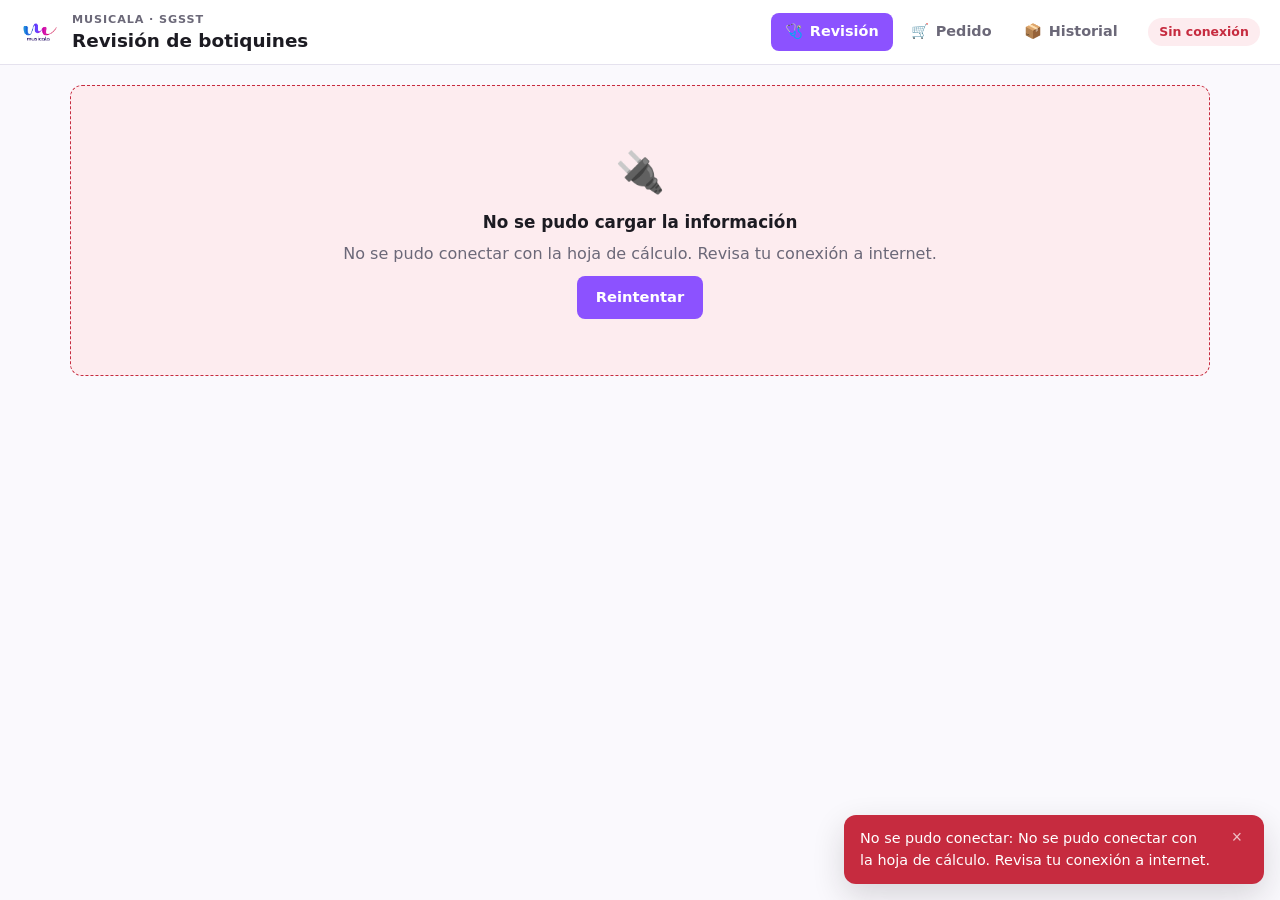
==== commit 12c9939a: "Reescribir la app sobre un modelo de datos único Los IDs de inventario se generaban a partir del índ" ====
--- a/index.html
+++ b/index.html
@@ -2,308 +2,55 @@
 <html lang="es">
 <head>
   <meta charset="UTF-8" />
-  <meta
-    name="viewport"
-    content="width=device-width, initial-scale=1.0"
-  />
-  <title>Seguimiento de Botiquines | Musicala</title>
+  <meta name="viewport" content="width=device-width, initial-scale=1.0" />
+  <title>Seguimiento de Botiquines · Musicala</title>
   <meta
     name="description"
-    content="Sistema de seguimiento e inspección de botiquines de Musicala para control interno, SGSST y auditorías."
+    content="Control de inventario, vencimientos y reposiciones de los botiquines de Musicala para el SGSST."
   />
   <meta name="theme-color" content="#8c52ff" />
 
-  <link rel="icon" href="./assets/favicon.ico" />
+  <link rel="icon" href="./assets/logo.png" />
   <link rel="apple-touch-icon" href="./assets/logo.png" />
 
-  <link rel="preconnect" href="https://fonts.googleapis.com" />
-  <link rel="preconnect" href="https://fonts.gstatic.com" crossorigin />
-  <link
-    href="https://fonts.googleapis.com/css2?family=Poppins:wght@300;400;500;600;700&display=swap"
-    rel="stylesheet"
-  />
-
-  <link rel="stylesheet" href="./css/styles.css" />
-  <link rel="stylesheet" href="./css/layout.css" />
-  <link rel="stylesheet" href="./css/components.css" />
-  <link rel="stylesheet" href="./css/forms.css" />
+  <link rel="stylesheet" href="./css/app.css?v=2" />
 </head>
 <body>
-  <div class="app-shell">
-    <!-- SIDEBAR -->
-    <aside class="sidebar" id="sidebar" aria-label="Menú lateral">
-      <div class="sidebar__top">
-        <a href="#dashboard" class="brand" aria-label="Ir al dashboard">
-          <div class="brand__logo-wrap">
-            <img
-              src="./assets/logo.png"
-              alt="Logo Musicala"
-              class="brand__logo"
-              onerror="this.style.display='none'; this.nextElementSibling.style.display='grid';"
-            />
-            <div class="brand__logo-fallback" style="display:none;">M</div>
-          </div>
-
-          <div class="brand__text">
-            <span class="brand__name">Musicala</span>
-            <span class="brand__subtitle">Seguimiento Botiquín</span>
-          </div>
-        </a>
-
-        <button
-          class="sidebar__toggle"
-          id="sidebarToggle"
-          type="button"
-          aria-label="Abrir o cerrar menú lateral"
-          aria-controls="sidebar"
-          aria-expanded="false"
-        >
-          ☰
-        </button>
-      </div>
-
-      <!-- NAVEGACIÓN -->
-      <div class="sidebar__section">
-        <p class="sidebar__label">Navegación</p>
-
-        <nav class="nav" aria-label="Navegación principal">
-          <a href="#dashboard" class="nav__link is-active" data-route="dashboard">
-            <span class="nav__icon" aria-hidden="true">📊</span>
-            <span class="nav__text">Dashboard</span>
-          </a>
-
-          <a href="#botiquines" class="nav__link" data-route="botiquines">
-            <span class="nav__icon" aria-hidden="true">🩹</span>
-            <span class="nav__text">Botiquines</span>
-          </a>
-
-          <a href="#inventario" class="nav__link" data-route="inventario">
-            <span class="nav__icon" aria-hidden="true">📋</span>
-            <span class="nav__text">Inventario</span>
-          </a>
-
-          <a href="#inspecciones" class="nav__link" data-route="inspecciones">
-            <span class="nav__icon" aria-hidden="true">📝</span>
-            <span class="nav__text">Inspecciones</span>
-          </a>
-
-          <a href="#reposiciones" class="nav__link" data-route="reposiciones">
-            <span class="nav__icon" aria-hidden="true">📦</span>
-            <span class="nav__text">Reposiciones</span>
-          </a>
-
-          <a href="#alertas" class="nav__link" data-route="alertas">
-            <span class="nav__icon" aria-hidden="true">🚨</span>
-            <span class="nav__text">Alertas</span>
-          </a>
-
-          <a href="#pedido" class="nav__link" data-route="pedido">
-            <span class="nav__icon" aria-hidden="true">🛒</span>
-            <span class="nav__text">Pedido</span>
-          </a>
-        </nav>
-      </div>
-
-      <!-- ACCESOS RÁPIDOS -->
-      <div class="sidebar__section">
-        <div class="sidebar__section-head">
-          <p class="sidebar__label">Botiquines</p>
-          <span class="sidebar__hint">Accesos rápidos</span>
-        </div>
-
-        <div class="quick-botiquines" id="quickBotiquines">
-          <button class="quick-botiquines__item" type="button" data-botiquin="BOT-001">
-            <span class="quick-botiquines__title">Primer piso</span>
-            <span class="quick-botiquines__meta">Botiquín principal</span>
-          </button>
-
-          <button class="quick-botiquines__item" type="button" data-botiquin="BOT-002">
-            <span class="quick-botiquines__title">Segundo piso</span>
-            <span class="quick-botiquines__meta">Botiquín principal</span>
-          </button>
-
-          <button class="quick-botiquines__item" type="button" data-botiquin="BOT-003">
-            <span class="quick-botiquines__title">Oficina</span>
-            <span class="quick-botiquines__meta">Emergencia</span>
-          </button>
-
-          <button class="quick-botiquines__item" type="button" data-botiquin="BOT-004">
-            <span class="quick-botiquines__title">Recepción</span>
-            <span class="quick-botiquines__meta">Emergencia</span>
-          </button>
+  <div class="capa">
+    <header class="cabecera">
+      <div class="cabecera__marca">
+        <img
+          src="./assets/logo.png"
+          alt=""
+          class="cabecera__logo"
+          onerror="this.style.display='none'"
+        />
+        <div>
+          <p class="cabecera__organizacion">Musicala · SGSST</p>
+          <h1 class="cabecera__titulo" id="tituloVista">Revisión de botiquines</h1>
         </div>
       </div>
 
-      <!-- ACCESO ESPECIAL -->
-      <div class="sidebar__section">
-        <div class="sidebar__section-head">
-          <p class="sidebar__label">Gestión rápida</p>
-          <span class="sidebar__hint">Proveedor / compras</span>
-        </div>
+      <nav class="menu" id="menu" aria-label="Secciones"></nav>
 
-        <div class="quick-botiquines">
-          <a class="quick-botiquines__item" href="#pedido" data-route="pedido">
-            <span class="quick-botiquines__title">Pedido consolidado</span>
-            <span class="quick-botiquines__meta">Lista lista para imprimir</span>
-          </a>
-        </div>
-      </div>
+      <span class="chip chip--cargando" id="estadoConexion" role="status" aria-live="polite">
+        Conectando...
+      </span>
+    </header>
 
-      <!-- FOOTER -->
-      <div class="sidebar__footer">
-        <div class="sidebar__card">
-          <p class="sidebar__card-title">Control interno</p>
-          <p class="sidebar__card-text">
-            Seguimiento de inventario, revisiones, alertas, faltantes y reposiciones
-            para SGSST y control operativo.
-          </p>
-        </div>
-      </div>
-    </aside>
-
-    <!-- OVERLAY MÓVIL -->
-    <div class="sidebar-overlay" id="sidebarOverlay" aria-hidden="true"></div>
-
-    <!-- MAIN -->
-    <main class="main">
-      <header class="topbar">
-        <div class="topbar__left">
-          <button
-            class="topbar__menu-btn"
-            id="mobileMenuBtn"
-            type="button"
-            aria-label="Abrir menú"
-            aria-controls="sidebar"
-            aria-expanded="false"
-          >
-            ☰
-          </button>
-
-          <div>
-            <p class="topbar__eyebrow">Sistema interno</p>
-            <h1 class="topbar__title" id="pageTitle">Dashboard</h1>
-          </div>
-        </div>
-
-        <div class="topbar__right">
-          <div class="status-chip" id="connectionStatus" role="status" aria-live="polite">
-            <span class="status-chip__dot"></span>
-            <span class="status-chip__text">Conectando...</span>
-          </div>
-        </div>
-      </header>
-
-      <section class="content content--dashboard-shell">
-        <!-- CABECERA DEL SHELL -->
-        <section class="dashboard-shell-head" aria-label="Resumen general del sistema">
-          <div class="dashboard-shell-head__main">
-            <div class="dashboard-shell-head__copy">
-              <p class="dashboard-shell-head__eyebrow">Musicala · SGSST</p>
-              <h2 class="dashboard-shell-head__title">Seguimiento de botiquines</h2>
-              <p class="dashboard-shell-head__text">
-                Control centralizado de inventario, inspecciones, vencimientos,
-                faltantes y reposiciones para botiquines institucionales y de emergencia.
-              </p>
-            </div>
-
-            <div class="dashboard-shell-head__actions">
-              <button class="btn btn--primary" id="btnRefreshDashboard" type="button">
-                Actualizar datos
-              </button>
-
-              <a class="btn btn--ghost" href="#inspecciones" data-route="inspecciones">
-                Nueva inspección
-              </a>
-
-              <a class="btn btn--ghost" href="#pedido" data-route="pedido">
-                Ver pedido
-              </a>
-            </div>
-          </div>
-
-          <div class="dashboard-shell-head__note" aria-hidden="true">
-            <span class="dashboard-shell-head__note-dot"></span>
-            <span>Vista general del sistema</span>
-          </div>
-        </section>
-
-        <!-- KPIs -->
-        <section class="kpi-grid kpi-grid--shell" id="kpiGrid" aria-label="Indicadores principales">
-          <article class="kpi-card">
-            <div class="kpi-card__top">
-              <p class="kpi-card__label">Botiquines activos</p>
-            </div>
-            <h3 class="kpi-card__value" id="kpiBotiquines">--</h3>
-            <p class="kpi-card__caption">Puntos monitoreados en la sede</p>
-          </article>
-
-          <article class="kpi-card">
-            <div class="kpi-card__top">
-              <p class="kpi-card__label">Elementos vencidos</p>
-            </div>
-            <h3 class="kpi-card__value is-danger" id="kpiVencidos">--</h3>
-            <p class="kpi-card__caption">Requieren atención inmediata</p>
-          </article>
-
-          <article class="kpi-card">
-            <div class="kpi-card__top">
-              <p class="kpi-card__label">Próximos a vencer</p>
-            </div>
-            <h3 class="kpi-card__value is-warning" id="kpiProximos">--</h3>
-            <p class="kpi-card__caption">Pendientes de revisión preventiva</p>
-          </article>
-
-          <article class="kpi-card">
-            <div class="kpi-card__top">
-              <p class="kpi-card__label">Bajo stock / faltantes</p>
-            </div>
-            <h3 class="kpi-card__value is-alert" id="kpiStock">--</h3>
-            <p class="kpi-card__caption">Ítems por reponer o completar</p>
-          </article>
-        </section>
-
-        <!-- VISTA DINÁMICA -->
-        <section class="view-panel view-panel--clean">
-          <div class="view-panel__header">
-            <div class="view-panel__header-main">
-              <div>
-                <p class="view-panel__eyebrow">Vista actual</p>
-                <h2 class="view-panel__title" id="viewTitle">Panel principal</h2>
-              </div>
-            </div>
-          </div>
-
-          <div id="viewContainer" class="view-container" aria-live="polite">
-            <div class="empty-state">
-              <div class="empty-state__icon">🩺</div>
-              <h3 class="empty-state__title">Cargando sistema</h3>
-              <p class="empty-state__text">
-                Estamos preparando la información del dashboard.
-                Porque hasta los botiquines terminaron necesitando su propio sistema.
-              </p>
-            </div>
-          </div>
-        </section>
-      </section>
+    <main class="contenido">
+      <section data-panel="revision" aria-label="Revisión de botiquines"></section>
+      <section data-panel="pedido" aria-label="Pedido consolidado" hidden></section>
+      <section data-panel="historial" aria-label="Historial" hidden></section>
     </main>
   </div>
 
-  <!-- TOAST -->
-  <div
-    class="toast-stack"
-    id="toastStack"
-    aria-live="polite"
-    aria-atomic="true"
-  ></div>
+  <noscript>
+    <p style="padding:2rem;text-align:center">
+      Esta aplicación necesita JavaScript activado para funcionar.
+    </p>
+  </noscript>
 
-  <!-- LOADER GLOBAL -->
-  <div class="global-loader is-hidden" id="globalLoader" aria-hidden="true">
-    <div class="global-loader__box">
-      <div class="global-loader__spinner"></div>
-      <p class="global-loader__text">Cargando información...</p>
-    </div>
-  </div>
-
-  <script type="module" src="./js/app.js"></script>
+  <script type="module" src="./js/app.js?v=2"></script>
 </body>
-</html>+</html>
--- a/css/app.css
+++ b/css/app.css
@@ -0,0 +1,1000 @@
+/* ======================================================================
+   app.css — HOJA DE ESTILOS ÚNICA
+
+   Reemplaza styles.css + layout.css + components.css + forms.css
+   (5.216 líneas en total).
+
+   Pensada para el uso real: alguien de pie frente al botiquín, con el
+   celular o una tablet en la mano. Por eso los campos son grandes, el
+   contraste es alto y la barra de guardado no se pierde de vista.
+====================================================================== */
+
+/* ======================================
+   BASE
+====================================== */
+
+:root {
+  --morado: #8c52ff;
+  --morado-oscuro: #6f3fd1;
+  --morado-suave: #f3ecff;
+
+  --texto: #1c1b22;
+  --texto-tenue: #6b6878;
+  --borde: #e5e2ee;
+  --fondo: #faf9fd;
+  --superficie: #ffffff;
+
+  --bien: #128a5a;
+  --bien-suave: #e6f6ef;
+  --aviso: #a86800;
+  --aviso-suave: #fdf3e0;
+  --peligro: #c62b3f;
+  --peligro-suave: #fdecef;
+  --info: #2563a8;
+  --info-suave: #e8f1fb;
+
+  --radio: 12px;
+  --radio-chico: 8px;
+  --sombra: 0 1px 3px rgba(28, 27, 34, 0.08);
+  --sombra-alta: 0 12px 32px rgba(28, 27, 34, 0.16);
+
+  --fuente: "Segoe UI", system-ui, -apple-system, "Helvetica Neue", sans-serif;
+}
+
+*,
+*::before,
+*::after {
+  box-sizing: border-box;
+}
+
+html {
+  -webkit-text-size-adjust: 100%;
+}
+
+body {
+  margin: 0;
+  font-family: var(--fuente);
+  color: var(--texto);
+  background: var(--fondo);
+  line-height: 1.5;
+  font-size: 16px;
+}
+
+body.sin-scroll {
+  overflow: hidden;
+}
+
+h1,
+h2,
+h3 {
+  margin: 0;
+  line-height: 1.25;
+}
+
+p {
+  margin: 0;
+}
+
+/* Foco visible siempre: se navega mucho con teclado al contar. */
+:focus-visible {
+  outline: 3px solid var(--morado);
+  outline-offset: 2px;
+  border-radius: 4px;
+}
+
+/* ======================================
+   ESTRUCTURA
+====================================== */
+
+.capa {
+  min-height: 100vh;
+  display: flex;
+  flex-direction: column;
+}
+
+.cabecera {
+  position: sticky;
+  top: 0;
+  z-index: 20;
+  display: flex;
+  align-items: center;
+  gap: 1rem;
+  flex-wrap: wrap;
+  padding: 0.75rem 1.25rem;
+  background: var(--superficie);
+  border-bottom: 1px solid var(--borde);
+}
+
+.cabecera__marca {
+  display: flex;
+  align-items: center;
+  gap: 0.75rem;
+  margin-right: auto;
+}
+
+.cabecera__logo {
+  width: 40px;
+  height: 40px;
+  object-fit: contain;
+}
+
+.cabecera__organizacion {
+  font-size: 0.7rem;
+  letter-spacing: 0.08em;
+  text-transform: uppercase;
+  color: var(--texto-tenue);
+  font-weight: 600;
+}
+
+.cabecera__titulo {
+  font-size: 1.15rem;
+  font-weight: 700;
+}
+
+.contenido {
+  flex: 1;
+  width: 100%;
+  max-width: 1180px;
+  margin: 0 auto;
+  padding: 1.25rem 1.25rem 6rem;
+}
+
+/* ======================================
+   MENÚ
+====================================== */
+
+.menu {
+  display: flex;
+  gap: 0.25rem;
+}
+
+.menu__enlace {
+  display: flex;
+  align-items: center;
+  gap: 0.4rem;
+  padding: 0.5rem 0.9rem;
+  border-radius: var(--radio-chico);
+  text-decoration: none;
+  color: var(--texto-tenue);
+  font-weight: 600;
+  font-size: 0.9rem;
+  white-space: nowrap;
+}
+
+.menu__enlace:hover {
+  background: var(--morado-suave);
+  color: var(--morado-oscuro);
+}
+
+.menu__enlace.es-activo {
+  background: var(--morado);
+  color: #fff;
+}
+
+/* ======================================
+   CHIP DE CONEXIÓN
+====================================== */
+
+.chip {
+  padding: 0.3rem 0.7rem;
+  border-radius: 999px;
+  font-size: 0.78rem;
+  font-weight: 600;
+  white-space: nowrap;
+}
+
+.chip--ok {
+  background: var(--bien-suave);
+  color: var(--bien);
+}
+
+.chip--cargando {
+  background: var(--info-suave);
+  color: var(--info);
+}
+
+.chip--error {
+  background: var(--peligro-suave);
+  color: var(--peligro);
+}
+
+/* ======================================
+   PESTAÑAS
+====================================== */
+
+.tabs {
+  display: flex;
+  gap: 0.5rem;
+  overflow-x: auto;
+  padding-bottom: 0.5rem;
+  margin-bottom: 1rem;
+  scrollbar-width: thin;
+}
+
+.tab {
+  display: flex;
+  align-items: center;
+  gap: 0.45rem;
+  padding: 0.55rem 1rem;
+  border: 1px solid var(--borde);
+  border-radius: 999px;
+  background: var(--superficie);
+  color: var(--texto-tenue);
+  font: inherit;
+  font-size: 0.9rem;
+  font-weight: 600;
+  cursor: pointer;
+  white-space: nowrap;
+}
+
+.tab:hover {
+  border-color: var(--morado);
+  color: var(--morado-oscuro);
+}
+
+.tab.es-activo {
+  background: var(--morado);
+  border-color: var(--morado);
+  color: #fff;
+}
+
+.tab__cuenta {
+  padding: 0.05rem 0.45rem;
+  border-radius: 999px;
+  background: rgba(0, 0, 0, 0.08);
+  font-size: 0.78rem;
+}
+
+.tab.es-activo .tab__cuenta {
+  background: rgba(255, 255, 255, 0.25);
+}
+
+/* ======================================
+   FICHAS DE RESUMEN (filtros)
+====================================== */
+
+.fichas {
+  display: grid;
+  grid-template-columns: repeat(auto-fit, minmax(110px, 1fr));
+  gap: 0.6rem;
+  margin-bottom: 1rem;
+}
+
+.ficha {
+  display: flex;
+  flex-direction: column;
+  align-items: flex-start;
+  gap: 0.1rem;
+  padding: 0.7rem 0.9rem;
+  border: 1px solid var(--borde);
+  border-radius: var(--radio);
+  background: var(--superficie);
+  font: inherit;
+  cursor: pointer;
+  text-align: left;
+}
+
+.ficha:hover:not(:disabled) {
+  border-color: var(--morado);
+}
+
+.ficha:disabled {
+  opacity: 0.45;
+  cursor: default;
+}
+
+.ficha.es-activo {
+  border-color: var(--morado);
+  box-shadow: 0 0 0 2px var(--morado-suave);
+}
+
+.ficha__n {
+  font-size: 1.5rem;
+  font-weight: 700;
+  line-height: 1;
+}
+
+.ficha__etiqueta {
+  font-size: 0.8rem;
+  color: var(--texto-tenue);
+  font-weight: 600;
+}
+
+.ficha--peligro .ficha__n {
+  color: var(--peligro);
+}
+.ficha--aviso .ficha__n {
+  color: var(--aviso);
+}
+.ficha--bien .ficha__n {
+  color: var(--bien);
+}
+
+/* ======================================
+   HERRAMIENTAS
+====================================== */
+
+.herramientas {
+  display: flex;
+  align-items: center;
+  gap: 0.6rem;
+  flex-wrap: wrap;
+  margin-bottom: 1rem;
+}
+
+.herramientas__botones {
+  display: flex;
+  gap: 0.5rem;
+  margin-left: auto;
+}
+
+.herramientas__contexto {
+  width: 100%;
+  font-size: 0.82rem;
+  color: var(--texto-tenue);
+}
+
+.buscador {
+  flex: 1;
+  min-width: 200px;
+}
+
+.pedido__resumen {
+  font-size: 0.95rem;
+}
+
+/* ======================================
+   CONTROLES
+====================================== */
+
+.control {
+  width: 100%;
+  padding: 0.6rem 0.75rem;
+  border: 1px solid var(--borde);
+  border-radius: var(--radio-chico);
+  background: var(--superficie);
+  font: inherit;
+  font-size: 1rem;
+  color: var(--texto);
+}
+
+.control:focus {
+  border-color: var(--morado);
+  outline: none;
+  box-shadow: 0 0 0 3px var(--morado-suave);
+}
+
+.control.es-invalido {
+  border-color: var(--peligro);
+  background: var(--peligro-suave);
+}
+
+.control--mini {
+  padding: 0.45rem 0.55rem;
+  font-size: 1rem;
+  font-weight: 600;
+}
+
+textarea.control {
+  resize: vertical;
+}
+
+/* ======================================
+   BOTONES
+====================================== */
+
+.btn {
+  display: inline-flex;
+  align-items: center;
+  justify-content: center;
+  gap: 0.4rem;
+  padding: 0.6rem 1.1rem;
+  border: 1px solid transparent;
+  border-radius: var(--radio-chico);
+  font: inherit;
+  font-size: 0.92rem;
+  font-weight: 600;
+  cursor: pointer;
+  white-space: nowrap;
+  text-decoration: none;
+}
+
+.btn:disabled {
+  opacity: 0.55;
+  cursor: not-allowed;
+}
+
+.btn--primario {
+  background: var(--morado);
+  color: #fff;
+}
+
+.btn--primario:hover:not(:disabled) {
+  background: var(--morado-oscuro);
+}
+
+.btn--fantasma {
+  background: var(--superficie);
+  border-color: var(--borde);
+  color: var(--texto);
+}
+
+.btn--fantasma:hover:not(:disabled) {
+  border-color: var(--morado);
+  color: var(--morado-oscuro);
+}
+
+.btn--peligro {
+  background: var(--peligro);
+  color: #fff;
+}
+
+.btn--chico {
+  padding: 0.4rem 0.75rem;
+  font-size: 0.85rem;
+}
+
+/* ======================================
+   LISTA DE ÍTEMS
+====================================== */
+
+.items {
+  list-style: none;
+  margin: 0;
+  padding: 0;
+  display: flex;
+  flex-direction: column;
+  gap: 0.6rem;
+}
+
+.item {
+  display: grid;
+  grid-template-columns: 1fr auto auto;
+  gap: 1rem;
+  align-items: center;
+  padding: 0.9rem 1.1rem;
+  background: var(--superficie);
+  border: 1px solid var(--borde);
+  border-radius: var(--radio);
+  box-shadow: var(--sombra);
+}
+
+/* Un cambio sin guardar se ve de inmediato, sin leer nada. */
+.item.es-cambiado {
+  border-color: var(--morado);
+  background: var(--morado-suave);
+}
+
+.item__linea1 {
+  display: flex;
+  gap: 0.4rem;
+  flex-wrap: wrap;
+  margin-bottom: 0.35rem;
+}
+
+.item__nombre {
+  font-size: 1rem;
+  font-weight: 700;
+}
+
+.item__meta {
+  font-size: 0.82rem;
+  color: var(--texto-tenue);
+}
+
+.item__campos {
+  display: flex;
+  gap: 0.75rem;
+}
+
+.mini {
+  display: flex;
+  flex-direction: column;
+  gap: 0.2rem;
+}
+
+.mini__etiqueta {
+  font-size: 0.7rem;
+  font-weight: 700;
+  text-transform: uppercase;
+  letter-spacing: 0.04em;
+  color: var(--texto-tenue);
+}
+
+.mini__nota {
+  font-size: 0.72rem;
+  color: var(--texto-tenue);
+}
+
+.mini input[type="number"] {
+  width: 90px;
+}
+
+.mini input[type="date"] {
+  width: 155px;
+}
+
+/* ======================================
+   INSIGNIAS
+====================================== */
+
+.insignia {
+  display: inline-flex;
+  align-items: center;
+  gap: 0.25rem;
+  padding: 0.15rem 0.55rem;
+  border-radius: 999px;
+  font-size: 0.75rem;
+  font-weight: 700;
+}
+
+.insignia--success {
+  background: var(--bien-suave);
+  color: var(--bien);
+}
+.insignia--warning {
+  background: var(--aviso-suave);
+  color: var(--aviso);
+}
+.insignia--danger {
+  background: var(--peligro-suave);
+  color: var(--peligro);
+}
+.insignia--info {
+  background: var(--info-suave);
+  color: var(--info);
+}
+.insignia--neutral {
+  background: #f0eff5;
+  color: var(--texto-tenue);
+}
+
+/* ======================================
+   BARRA DE CAMBIOS PENDIENTES
+
+   Fija abajo: quien está contando no debería tener que buscar el
+   botón de guardar ni recordar que tiene cambios sin enviar.
+====================================== */
+
+.barra-pendientes {
+  position: fixed;
+  left: 50%;
+  bottom: 1rem;
+  transform: translateX(-50%);
+  z-index: 30;
+  display: flex;
+  align-items: center;
+  gap: 1.25rem;
+  padding: 0.75rem 1.25rem;
+  background: var(--texto);
+  color: #fff;
+  border-radius: 999px;
+  box-shadow: var(--sombra-alta);
+  max-width: calc(100vw - 2rem);
+}
+
+.barra-pendientes__acciones {
+  display: flex;
+  gap: 0.5rem;
+}
+
+.barra-pendientes .btn--fantasma {
+  background: transparent;
+  border-color: rgba(255, 255, 255, 0.3);
+  color: #fff;
+}
+
+/* ======================================
+   TABLAS
+====================================== */
+
+.tabla {
+  width: 100%;
+  border-collapse: collapse;
+  background: var(--superficie);
+  border: 1px solid var(--borde);
+  border-radius: var(--radio);
+  overflow: hidden;
+  font-size: 0.92rem;
+}
+
+.tabla th,
+.tabla td {
+  padding: 0.7rem 0.9rem;
+  text-align: left;
+  border-bottom: 1px solid var(--borde);
+}
+
+.tabla th {
+  background: var(--fondo);
+  font-size: 0.75rem;
+  text-transform: uppercase;
+  letter-spacing: 0.04em;
+  color: var(--texto-tenue);
+}
+
+.tabla tr:last-child td {
+  border-bottom: none;
+}
+
+.tabla__num {
+  text-align: right;
+  white-space: nowrap;
+}
+
+.tabla__tenue {
+  color: var(--texto-tenue);
+}
+
+/* ======================================
+   ESTADO VACÍO
+====================================== */
+
+.estado-vacio {
+  display: flex;
+  flex-direction: column;
+  align-items: center;
+  gap: 0.6rem;
+  padding: 3.5rem 1.5rem;
+  text-align: center;
+  background: var(--superficie);
+  border: 1px dashed var(--borde);
+  border-radius: var(--radio);
+  color: var(--texto-tenue);
+}
+
+.estado-vacio__icono {
+  font-size: 2.5rem;
+}
+
+.estado-vacio h3 {
+  color: var(--texto);
+  font-size: 1.05rem;
+}
+
+.estado-vacio--error {
+  border-color: var(--peligro);
+  background: var(--peligro-suave);
+}
+
+.cargador {
+  width: 32px;
+  height: 32px;
+  border: 3px solid var(--borde);
+  border-top-color: var(--morado);
+  border-radius: 50%;
+  animation: girar 0.7s linear infinite;
+}
+
+@keyframes girar {
+  to {
+    transform: rotate(360deg);
+  }
+}
+
+/* ======================================
+   MODALES
+====================================== */
+
+.modal {
+  position: fixed;
+  inset: 0;
+  z-index: 100;
+  display: grid;
+  place-items: center;
+  padding: 1rem;
+}
+
+.modal__fondo {
+  position: absolute;
+  inset: 0;
+  background: rgba(28, 27, 34, 0.5);
+}
+
+.modal__caja {
+  position: relative;
+  width: 100%;
+  max-height: 90vh;
+  display: flex;
+  flex-direction: column;
+  background: var(--superficie);
+  border-radius: var(--radio);
+  box-shadow: var(--sombra-alta);
+  overflow: hidden;
+}
+
+.modal--sm .modal__caja {
+  max-width: 420px;
+}
+.modal--md .modal__caja {
+  max-width: 640px;
+}
+.modal--lg .modal__caja {
+  max-width: 860px;
+}
+
+.modal__cabecera {
+  display: flex;
+  align-items: flex-start;
+  gap: 1rem;
+  padding: 1.1rem 1.25rem;
+  border-bottom: 1px solid var(--borde);
+}
+
+.modal__titulo {
+  font-size: 1.1rem;
+  font-weight: 700;
+}
+
+.modal__subtitulo {
+  font-size: 0.85rem;
+  color: var(--texto-tenue);
+}
+
+.modal__cerrar {
+  margin-left: auto;
+  width: 32px;
+  height: 32px;
+  border: none;
+  border-radius: var(--radio-chico);
+  background: transparent;
+  font-size: 1.4rem;
+  line-height: 1;
+  color: var(--texto-tenue);
+  cursor: pointer;
+}
+
+.modal__cerrar:hover {
+  background: var(--fondo);
+  color: var(--texto);
+}
+
+.modal__cuerpo {
+  padding: 1.25rem;
+  overflow-y: auto;
+}
+
+.modal__pie {
+  display: flex;
+  justify-content: flex-end;
+  gap: 0.6rem;
+  padding: 1rem 1.25rem;
+  border-top: 1px solid var(--borde);
+  background: var(--fondo);
+}
+
+/* ======================================
+   FORMULARIOS
+====================================== */
+
+.rejilla {
+  display: grid;
+  grid-template-columns: repeat(12, 1fr);
+  gap: 0.9rem;
+}
+
+.campo {
+  display: flex;
+  flex-direction: column;
+  gap: 0.3rem;
+  grid-column: span 12;
+}
+
+.campo--4 {
+  grid-column: span 4;
+}
+.campo--6 {
+  grid-column: span 6;
+}
+.campo--8 {
+  grid-column: span 8;
+}
+
+.campo__etiqueta {
+  font-size: 0.82rem;
+  font-weight: 700;
+}
+
+.campo__req {
+  color: var(--peligro);
+}
+
+.campo__ayuda {
+  font-size: 0.78rem;
+  color: var(--texto-tenue);
+}
+
+.campo__error {
+  font-size: 0.78rem;
+  font-weight: 600;
+  color: var(--peligro);
+}
+
+.formulario__error {
+  padding: 0.7rem 0.9rem;
+  margin-bottom: 0.9rem;
+  border-radius: var(--radio-chico);
+  background: var(--peligro-suave);
+  color: var(--peligro);
+  font-size: 0.88rem;
+  font-weight: 600;
+}
+
+.formulario.esta-enviando {
+  opacity: 0.65;
+  pointer-events: none;
+}
+
+.nota {
+  padding: 0.75rem 0.9rem;
+  border-radius: var(--radio-chico);
+  background: var(--info-suave);
+  color: var(--info);
+  font-size: 0.88rem;
+}
+
+.texto {
+  font-size: 0.95rem;
+}
+
+/* ======================================
+   AVISOS
+====================================== */
+
+.avisos {
+  position: fixed;
+  right: 1rem;
+  bottom: 1rem;
+  z-index: 200;
+  display: flex;
+  flex-direction: column;
+  gap: 0.5rem;
+  max-width: min(420px, calc(100vw - 2rem));
+}
+
+.aviso {
+  display: flex;
+  align-items: flex-start;
+  gap: 0.75rem;
+  padding: 0.8rem 1rem;
+  border-radius: var(--radio);
+  box-shadow: var(--sombra-alta);
+  font-size: 0.9rem;
+  font-weight: 500;
+  animation: entrar 0.18s ease-out;
+}
+
+.aviso button {
+  margin-left: auto;
+  border: none;
+  background: transparent;
+  font-size: 1.1rem;
+  line-height: 1;
+  cursor: pointer;
+  color: inherit;
+  opacity: 0.7;
+}
+
+.aviso--exito {
+  background: var(--bien);
+  color: #fff;
+}
+.aviso--error {
+  background: var(--peligro);
+  color: #fff;
+}
+.aviso--info {
+  background: var(--info);
+  color: #fff;
+}
+
+.aviso.se-va {
+  opacity: 0;
+  transition: opacity 0.2s;
+}
+
+@keyframes entrar {
+  from {
+    opacity: 0;
+    transform: translateY(8px);
+  }
+}
+
+/* ======================================
+   MÓVIL
+
+   La revisión se hace de pie con el celular en la mano: la fila pasa
+   a una sola columna y los campos crecen para poder tocarlos bien.
+====================================== */
+
+@media (max-width: 760px) {
+  .cabecera {
+    padding: 0.7rem 1rem;
+  }
+
+  .cabecera__titulo {
+    font-size: 1rem;
+  }
+
+  .menu {
+    order: 3;
+    width: 100%;
+    overflow-x: auto;
+  }
+
+  .contenido {
+    padding: 1rem 1rem 7rem;
+  }
+
+  .item {
+    grid-template-columns: 1fr;
+    gap: 0.75rem;
+  }
+
+  .item__campos {
+    gap: 1rem;
+  }
+
+  .mini {
+    flex: 1;
+  }
+
+  .mini input[type="number"],
+  .mini input[type="date"] {
+    width: 100%;
+  }
+
+  .item__acciones .btn {
+    width: 100%;
+  }
+
+  .campo--4,
+  .campo--6,
+  .campo--8 {
+    grid-column: span 12;
+  }
+
+  .barra-pendientes {
+    left: 1rem;
+    right: 1rem;
+    transform: none;
+    max-width: none;
+    justify-content: space-between;
+    border-radius: var(--radio);
+  }
+
+  .tabla {
+    display: block;
+    overflow-x: auto;
+  }
+}
+
+/* ======================================
+   IMPRESIÓN (la lista de pedido)
+====================================== */
+
+@media print {
+  .cabecera,
+  .menu,
+  .herramientas,
+  .tabs,
+  .fichas,
+  .barra-pendientes,
+  .avisos {
+    display: none !important;
+  }
+
+  body {
+    background: #fff;
+  }
+
+  .contenido {
+    padding: 0;
+    max-width: none;
+  }
+
+  .tabla {
+    border: none;
+    font-size: 11pt;
+  }
+}
